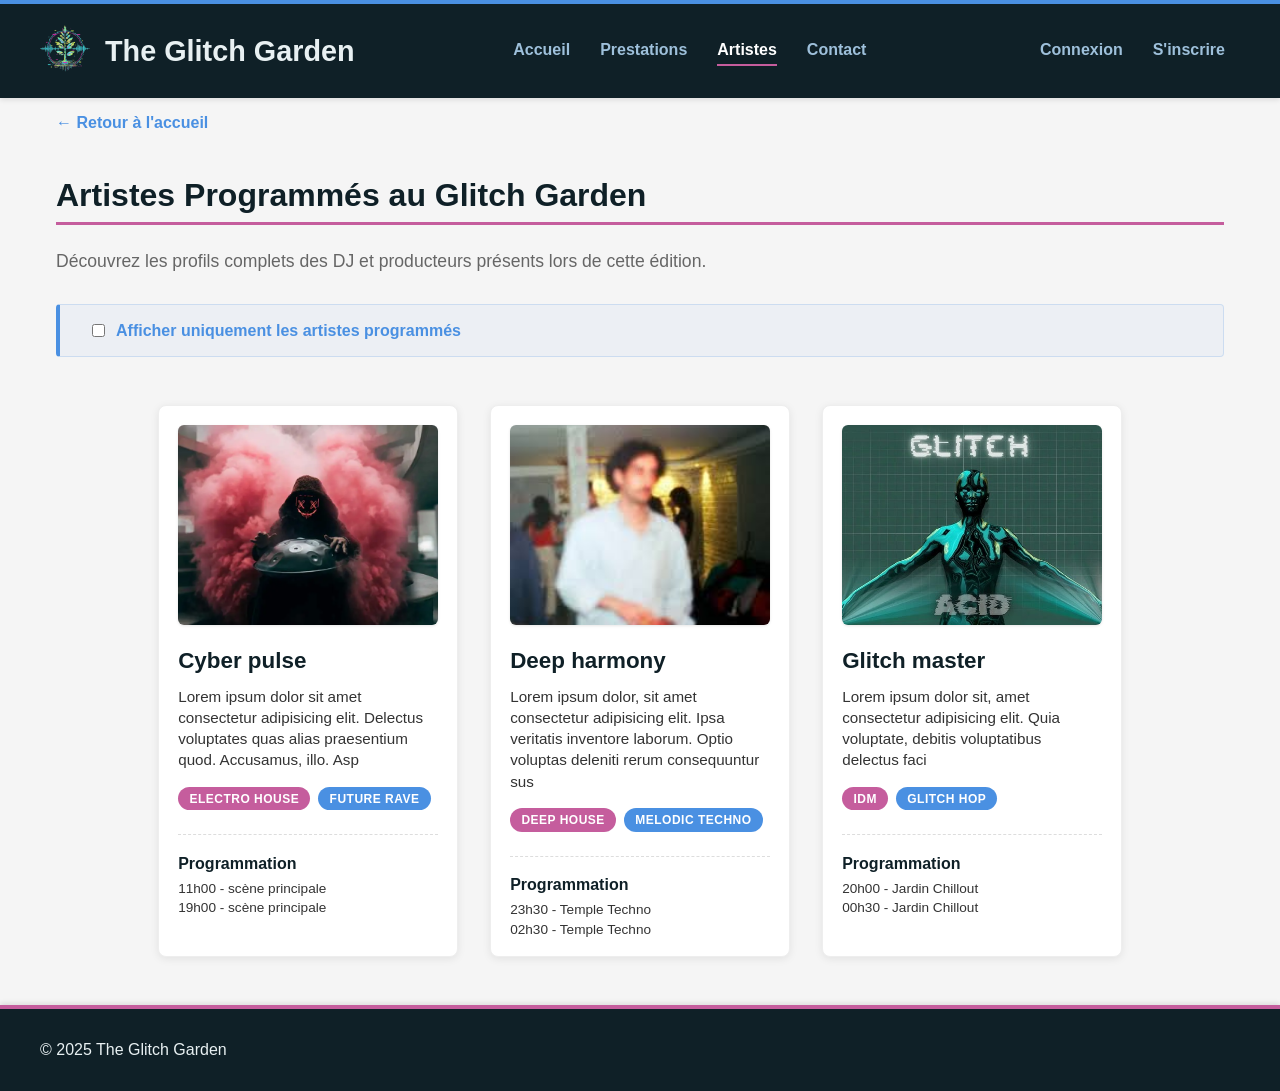
==== artistes.html @ aefd0ac0 "Refactor filter container and improve card layout styles Replaces the <fieldset> with a <div> for th" ====
<!DOCTYPE html>
<html lang="fr">
<head>
    <meta charset="UTF-8">
    <meta name="viewport" content="width=device-width, initial-scale=1.0">
    <link rel="icon" type="image/png" href="img/logo.png">
    <link rel="stylesheet" href="css/main.css">
    <link rel="stylesheet" href="css/artistes.css"> 
    <title>The Glitch Garden - Artistes</title>
</head>
<body>
    <header>
        <div class="centrage header-content">
            <a href="index.html"><img src="img/logo.png" alt="Logo The Glitch Garden"></a>
            <a id="site-title" href="index.html">The Glitch Garden</a>
            <nav>
                <ul class="main-nav">
                    <li><a href="index.html">Accueil</a></li>
                    <li><a href="prestations.html">Prestations</a></li>
                    <li><a href="artistes.html" id="current">Artistes</a></li>
                    <li><a href="contact.html">Contact</a></li>
                </ul>
                <ul>
                    <li><a href="connexion.html">Connexion</a></li>
                    <li><a href="inscription.html">S'inscrire</a></li>
                </ul>
            </nav>
        </div>
    </header>

    <main class="centrage">
        
        <a href="index.html" class="back-link">&larr; Retour à l'accueil</a>

        <h1 class="page-title">Artistes Programmés au Glitch Garden</h1>
        <p class="page-description">Découvrez les profils complets des DJ et producteurs présents lors de cette édition.</p>

        <div class="filter-container">
            <legend class="visually-hidden-flex">Options de filtrage</legend> 
            <input type="checkbox" id="filter-toggle" name="filter-programmed">
            <label for="filter-toggle" class="filter-label">Afficher uniquement les artistes programmés</label>
        </div>
        
        <section class="artistes-list">
            <a href="fiche-artiste.html" class="artiste-card-link">
                <article class="artiste-card">
                    <img src="img/artistes/cyber_pulse.jpg" alt="cyber_pulse Artiste">
                    <h2>Cyber pulse</h2>
                    <span class="artiste-description">
                        Lorem ipsum dolor sit amet consectetur adipisicing elit. Delectus voluptates quas alias praesentium quod. Accusamus, illo. Asp
                    </span>
                    <div class="styles-tags">
                        <span class="style-tag">Electro House</span>
                        <span class="style-tag">Future Rave</span>
                    </div>
                    
                    <h3>Programmation</h3>
                    <ul class="programmed-dates">
                        <li>11h00 - scène principale</li>
                        <li>19h00 - scène principale</li>
                    </ul>
                </article>
            </a>
            <a href="fiche-artiste.html" class="artiste-card-link">
                <article class="artiste-card">
                    <img src="img/artistes/deep_harmony.jpg" alt="deep_harmony Artiste">
                    <h2>Deep harmony</h2>
                    <span class="artiste-description">
                        Lorem ipsum dolor, sit amet consectetur adipisicing elit. Ipsa veritatis inventore laborum. Optio voluptas deleniti rerum consequuntur sus
                    </span>
                        <div class="styles-tags">
                        <span class="style-tag">Deep House</span>
                        <span class="style-tag">Melodic Techno</span>
                    </div>
                    
                    <h3>Programmation</h3>
                    <ul class="programmed-dates">
                        <li>23h30 - Temple Techno</li>
                        <li>02h30 - Temple Techno</li>
                    </ul>
                </article>
            </a>
            <a href="fiche-artiste.html" class="artiste-card-link">
                <article class="artiste-card">
                    <img src="img/artistes/glitch_master.jpg" alt="glitch_master Artiste">
                    <h2>Glitch master</h2>
                    <span class="artiste-description">
                       Lorem ipsum dolor sit, amet consectetur adipisicing elit. Quia voluptate, debitis voluptatibus delectus faci
                    </span>
                    <div class="styles-tags">
                        <span class="style-tag">IDM</span>
                        <span class="style-tag">Glitch Hop</span>
                    </div>
                    
                    <h3>Programmation</h3>
                    <ul class="programmed-dates">
                        <li>20h00 - Jardin Chillout</li>
                        <li>00h30 - Jardin Chillout</li>
                    </ul>
                </article>
            </a>
            </section>

    </main>

    <footer>
        <div class="centrage">
            <p>&copy; 2025 The Glitch Garden</p>
        </div>
    </footer>
</body>
</html>
---- css/main.css ----
*,
*::before,
*::after {
box-sizing: border-box;
}

body {
    background-color: #F5F5F5;
    color: #333333;
    font-family: Arial, sans-serif;
    font-size: 1rem;
    margin: 0;
    min-height: 100vh;
}

.centrage {
    max-width: 1200px;
    margin-left: auto;
    margin-right: auto;
}

header {
    background-color: #0F2027; 
    padding: 1rem;
    color: #E8F0F2;
    box-shadow: 0 2px 5px rgba(0, 0, 0, 0.1); 
    border-top: 4px solid #4A90E2;
}

footer {
    background-color: #0F2027; 
    padding: 1rem;
    color: #E8F0F2;
    border-top: 4px solid #C55D9D;
    box-shadow: 0 -2px 5px rgba(0, 0, 0, 0.1);
}
.header-content {
    display: flex;
    align-items: center;
    flex-wrap: wrap;
    justify-content: center;
}

header #site-title {
    font-size: 1.8rem;
    font-weight: bold;
    color: #E8F0F2;
    text-decoration: none;
}

header #site-title:hover {
  background-image: linear-gradient(90deg, #4A90E2, #C55D9D);
  background-clip: text; 
  -webkit-background-clip: text;
  -webkit-text-fill-color: transparent;
  transition: all 0.3s ease;
}

header img {
    height: 50px;
    margin-right: 15px;
}

img {
    -webkit-user-drag: none;
    user-select: none;
    -webkit-user-select: none;
}

header nav {
    flex-grow: 1;
    display: flex;
    flex-wrap: wrap;
    justify-content: center;
}

header nav ul {
    display: flex;
    flex-wrap: wrap;
    justify-content: space-around;
    list-style: none;
    padding: 0;
}

header .main-nav {
    margin-left: auto;
    margin-right: auto;
}

header nav ul li {
    margin: 0 15px;
}

header nav ul li a {
    color: #9EC0DB;
    text-decoration: none;
    font-weight: bold;
    border-bottom: 2px solid transparent;
    padding: 5px 0;
    display: inline-block;
}

header nav ul li a#current {
    color: #FFFFFF; 
    border-bottom: 2px solid #C55D9D;
}

header nav ul li a:hover {
    color: #FFFFFF; 
    border-bottom: 2px solid #4A90E2;
}

/* Construction message styling */
.construction-message {
    text-align: center;
}
---- css/artistes.css ----
main {
    display: flex; 
    flex-direction: column;
    padding: 1rem;
}

.back-link {
    margin-bottom: 1.5rem;
    text-decoration: none;
    color: #4A90E2;
    font-weight: bold;
    transition: color 0.2s;
}

.back-link:hover {
    color: #C55D9D;
}

.page-title {
    font-size: 2rem; 
    font-weight: bold;
    color: #0F2027;
    margin-bottom: 0.5rem;
    border-bottom: 3px solid #C55D9D;
    padding-bottom: 0.5rem;
}

.page-description {
    font-size: 1.1rem;
    color: #666666;
    margin-bottom: 2rem;
}

.filter-label {
    display: block; 
    font-weight: bold;
    cursor: pointer;
    color: #4A90E2;
}

.filter-container {
    border: 1px solid rgba(74, 144, 226, 0.2); 
    border-left: 4px solid #4A90E2; 
    border-radius: 4px;
    padding: 1rem;
    margin: 0 0 2rem 0;
    background-color: rgba(74, 144, 226, 0.05);
    
    display: flex;
    align-items: center;
    gap: 0.5rem;
}

.visually-hidden-flex { 
    height: 0.1px;
    width: 0.1px;
    overflow: hidden;
    opacity: 0;
    pointer-events: none;
}





.artistes-list {
    display: flex; 
    flex-wrap: wrap;
    padding-top: 1rem;
    padding-bottom: 2rem;
    gap: 2rem;
    justify-content: center; 
    
}

.artiste-card {
    background-color: #fff;
    border: 1px solid #EEEEEE;
    border-radius: 8px;
    padding: 1.2rem; 
    width: 300px; 
    box-shadow: 0 2px 8px rgba(0, 0, 0, 0.08);
    transition: transform 0.2s, box-shadow 0.2s;
    
}

.artiste-card:hover {
    transform: translateY(-5px);
    box-shadow: 0 8px 15px rgba(0, 0, 0, 0.15);
}

.artiste-card img {
    width: 100%;
    height: 200px;
    object-fit: cover;
    border-radius: 6px;
    margin-bottom: 0.7rem;
    box-shadow: 0 1px 3px rgba(0, 0, 0, 0.1);
}

.artiste-card h2 {
    margin: 0.5rem 0;
    font-size: 1.4rem;
    color: #0F2027;
}

.artiste-description {
    display: block;
    margin: 0.7rem 0 1rem 0;
    font-size: 0.95rem;
    color: #333333;
    line-height: 1.4;
    min-height: 55px;
}

.artiste-card-link {
    display: flex;
    text-decoration: none;
}

.styles-tags {
    display: flex;
    flex-wrap: wrap; 
    margin-top: 0.5rem;
    gap: 0.5rem;
}

.style-tag {
    padding: 0.3rem 0.7rem;
    border-radius: 15px;
    font-size: 0.75rem;
    font-weight: 700;
    text-transform: uppercase;
    letter-spacing: 0.5px;
    white-space: nowrap;
}

.style-tag:first-child {
    background-color: #C55D9D;
    color: #fff;
}

.style-tag:not(:first-child) {
    background-color: #4A90E2; 
    color: #fff;
}






.artiste-card h3 {
    font-size: 1rem;
    margin: 1.5rem 0 0.5rem 0;
    color: #0F2027;
    font-weight: bold;
    border-top: 1px dashed #ddd;
    padding-top: 1.2rem;
}

.programmed-dates {
    display: flex;
    flex-direction: column;
    margin: 0;
    padding: 0;
    list-style: none;
    gap: 0.3rem;
}

.programmed-dates li {
    font-size: 0.85rem;
    color: #333333;
}
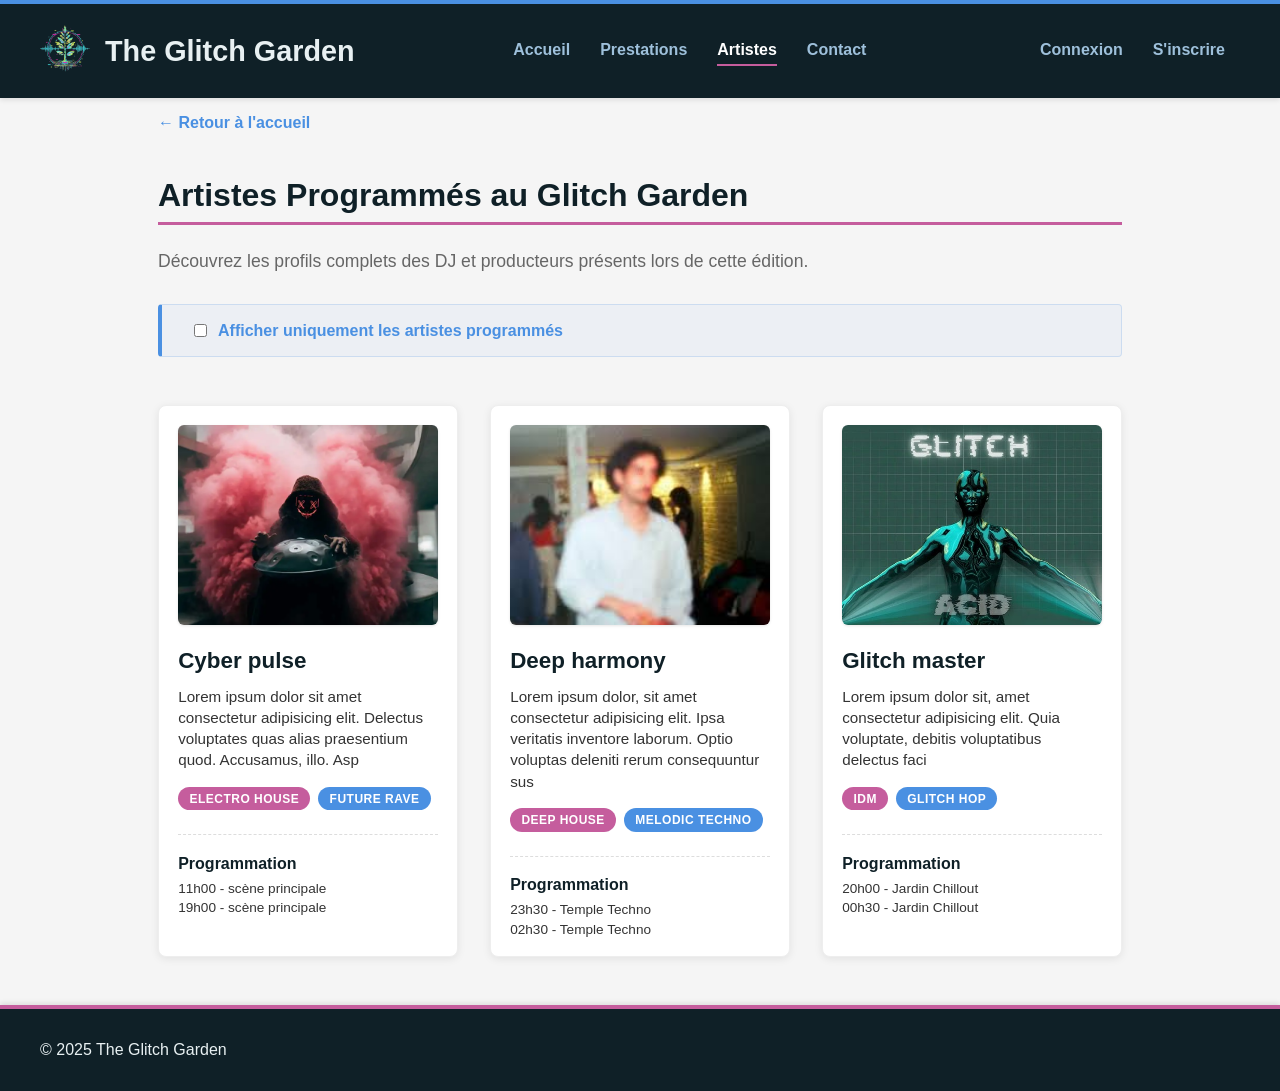
==== commit f725a40b: "Consolidate CSS into single style.css Remove multiple page-specific CSS files and introduce a unifie" ====
--- a/artistes.html
+++ b/artistes.html
@@ -4,8 +4,7 @@
     <meta charset="UTF-8">
     <meta name="viewport" content="width=device-width, initial-scale=1.0">
     <link rel="icon" type="image/png" href="img/logo.png">
-    <link rel="stylesheet" href="css/main.css">
-    <link rel="stylesheet" href="css/artistes.css"> 
+    <link rel="stylesheet" href="css/style.css">
     <title>The Glitch Garden - Artistes</title>
 </head>
 <body>
--- a/css/style.css
+++ b/css/style.css
@@ -0,0 +1,1145 @@
+/*=================
+    Variables CSS
+=================*/
+:root {
+    --color-primary: #4A90E2;
+    --color-accent: #C55D9D;
+    --color-dark: #0F2027;
+    --color-light: #E8F0F2;
+    --color-text: #333333;
+    --color-text-light: #666666;
+    --color-background: #F5F5F5;
+    --color-white: #FFFFFF;
+    --color-border: #EEEEEE;
+    --color-border-light: rgba(74, 144, 226, 0.2);
+    --color-bg-light: rgba(74, 144, 226, 0.05);
+}
+
+/*=================
+    Réinitialisation et base
+=================*/
+*,
+*::before,
+*::after {
+box-sizing: border-box;
+}
+
+
+body {
+    background-color: var(--color-background);
+    color: var(--color-text);
+    font-family: Arial, sans-serif;
+    font-size: 1rem;
+    margin: 0;
+    min-height: 100vh;
+    display: flex;
+    flex-direction: column;
+}
+
+img {
+    -webkit-user-drag: none;
+    user-select: none;
+    -webkit-user-select: none;
+}
+
+/*=================
+    Conteneur de centrage
+=================*/
+.centrage {
+    max-width: 1200px;
+    margin-left: auto;
+    margin-right: auto;
+}
+
+/*=================
+    Header et Navigation
+=================*/
+header {
+    background-color: var(--color-dark);
+    padding: 1rem;
+    color: var(--color-light);
+    box-shadow: 0 2px 5px rgba(0, 0, 0, 0.1);
+    border-top: 4px solid var(--color-primary);
+}
+
+.header-content {
+    display: flex;
+    align-items: center;
+    flex-wrap: wrap;
+    justify-content: center;
+}
+
+header #site-title {
+    font-size: 1.8rem;
+    font-weight: bold;
+    color: var(--color-light);
+    text-decoration: none;
+}
+
+header #site-title:hover {
+    background-image: linear-gradient(90deg, var(--color-primary), var(--color-accent));
+    background-clip: text;
+    -webkit-background-clip: text;
+    -webkit-text-fill-color: transparent;
+    transition: all 0.3s ease;
+}
+
+header img {
+    height: 50px;
+    margin-right: 15px;
+}
+
+header nav {
+    flex-grow: 1;
+    display: flex;
+    flex-wrap: wrap;
+    justify-content: center;
+}
+
+header nav ul {
+    display: flex;
+    flex-wrap: wrap;
+    justify-content: space-around;
+    list-style: none;
+    padding: 0;
+}
+
+header .main-nav {
+    margin-left: auto;
+    margin-right: auto;
+}
+
+header nav ul li {
+    margin: 0 15px;
+}
+
+header nav ul li a {
+    color: #9EC0DB;
+    text-decoration: none;
+    font-weight: bold;
+    border-bottom: 2px solid transparent;
+    padding: 5px 0;
+    display: inline-block;
+    transition: color 0.3s, border-color 0.3s;
+}
+
+header nav ul li a#current {
+    color: #FFFFFF;
+    border-bottom: 2px solid var(--color-accent);
+}
+
+header nav ul li a:hover {
+    color: #FFFFFF;
+    border-bottom: 2px solid var(--color-primary);
+}
+
+/*=================
+    Footer
+=================*/
+footer {
+    background-color: var(--color-dark);
+    padding: 1rem;
+    color: var(--color-light);
+    border-top: 4px solid var(--color-accent);
+    box-shadow: 0 -2px 5px rgba(0, 0, 0, 0.1);
+}
+
+/*=================
+    Main et layouts
+=================*/
+main {
+    display: flex;
+    flex-direction: column;
+    padding: 1rem;
+    flex: 1;
+}
+
+main.centrage {
+    display: flex;
+    flex-direction: column;
+    padding: 1rem;
+}
+
+/*=================
+    Titres et descriptions
+=================*/
+.page-title {
+    font-size: 2rem;
+    font-weight: bold;
+    color: var(--color-dark);
+    margin-bottom: 0.5rem;
+    border-bottom: 3px solid var(--color-accent);
+    padding-bottom: 0.5rem;
+}
+
+.page-title.large {
+    font-size: 2.5rem;
+    margin: 0px;
+    border-bottom: 4px solid var(--color-primary);
+}
+
+.page-description {
+    font-size: 1.1rem;
+    color: var(--color-text-light);
+    margin-bottom: 2rem;
+}
+
+.section-title {
+    font-size: 2rem;
+    font-weight: bold;
+    color: var(--color-dark);
+    margin-bottom: 0.5rem;
+    border-bottom: 3px solid var(--color-accent);
+    padding-bottom: 0.5rem;
+}
+
+.section-description {
+    font-size: 1.1rem;
+    color: var(--color-text-light);
+    margin-bottom: 2rem;
+}
+
+/*=================
+    Liens et texte
+=================*/
+.back-link {
+    margin-bottom: 1.5rem;
+    text-decoration: none;
+    color: var(--color-primary);
+    font-weight: bold;
+    transition: color 0.2s;
+}
+
+.back-link:hover {
+    color: var(--color-accent);
+}
+
+.construction-message {
+    text-align: center;
+}
+
+.artiste-name {
+    color: var(--color-primary);
+    font-weight: bold;
+    text-decoration: none;
+    transition: color 0.2s;
+}
+
+.artiste-name:hover {
+    color: var(--color-accent);
+}
+
+.info-text {
+    font-size: 0.95rem;
+    color: var(--color-text-light);
+    font-style: italic;
+    margin-top: 1.5rem;
+}
+
+.info-note {
+    font-size: 0.9rem;
+    color: #999999;
+    margin-top: 0.5rem;
+    padding: 0.5rem;
+    border-left: 3px solid var(--color-primary);
+    padding-left: 1rem;
+}
+
+.form-note {
+    font-size: 0.85rem;
+    color: var(--color-text-light);
+    font-style: italic;
+    margin: 0;
+}
+
+/*=================
+    Filtres et formulaires
+=================*/
+.filter-label {
+    display: block;
+    font-weight: bold;
+    cursor: pointer;
+    color: var(--color-primary);
+}
+
+.filter-container {
+    border: 1px solid var(--color-border-light);
+    border-left: 4px solid var(--color-primary);
+    border-radius: 4px;
+    padding: 1rem;
+    margin: 0 0 2rem 0;
+    background-color: var(--color-bg-light);
+    display: flex;
+    align-items: center;
+    gap: 0.5rem;
+}
+
+.visually-hidden-flex {
+    height: 0.1px;
+    width: 0.1px;
+    overflow: hidden;
+    opacity: 0;
+    pointer-events: none;
+}
+
+.filter-form {
+    display: flex;
+    flex-wrap: wrap;
+    gap: 1.5rem;
+    align-items: flex-end;
+}
+
+.filter-group {
+    display: flex;
+    flex-direction: column;
+    gap: 0.5rem;
+    flex: 1;
+    min-width: 150px;
+}
+
+.filter-group label {
+    font-weight: bold;
+    color: var(--color-primary);
+    font-size: 0.9rem;
+}
+
+.filter-group input,
+.filter-group select {
+    padding: 0.6rem;
+    border: 1px solid #ddd;
+    border-radius: 4px;
+}
+
+.filter-checkbox-group {
+    display: flex;
+    align-items: center;
+    gap: 0.5rem;
+    padding-bottom: 0.7rem;
+}
+
+.btn-filter {
+    background-color: var(--color-primary);
+    color: white;
+    border: none;
+    padding: 0.7rem 1.5rem;
+    border-radius: 4px;
+    font-weight: bold;
+    cursor: pointer;
+    transition: background-color 0.2s;
+}
+
+.btn-filter:hover {
+    background-color: var(--color-accent);
+}
+
+/*=================
+    Formulaires (connexion, inscription, contact)
+=================*/
+.login-section,
+.register-section,
+.contact-container {
+    background-color: var(--color-white);
+    border-radius: 8px;
+    box-shadow: 0 10px 20px rgba(0, 0, 0, 0.08), 0 3px 6px rgba(0, 0, 0, 0.05);
+}
+
+.login-section {
+    display: flex;
+    flex-direction: column;
+    max-width: 400px;
+    margin: 1.5rem auto;
+    padding: 30px;
+    border: none;
+}
+
+.login-section h2 {
+    text-align: center;
+    margin-bottom: 25px;
+    color: var(--color-dark);
+    border-bottom: 2px solid var(--color-primary);
+    padding-bottom: 10px;
+}
+
+.register-section {
+    display: flex;
+    flex-direction: column;
+    width: 90%;
+    max-width: 600px;
+    margin: 1.5rem auto;
+    padding: 30px;
+    border: none;
+}
+
+.register-section h2 {
+    text-align: center;
+    margin-bottom: 25px;
+    color: var(--color-dark);
+    border-bottom: 2px solid var(--color-accent);
+    padding-bottom: 10px;
+}
+
+.login-form,
+.register-form,
+.contact-form {
+    display: flex;
+    flex-direction: column;
+}
+
+.login-form label,
+.register-form label,
+.form-group label {
+    margin-bottom: 8px;
+    font-weight: bold;
+    color: var(--color-text);
+}
+
+.login-form input,
+.register-form input,
+.register-form textarea,
+.form-group input,
+.form-group textarea {
+    padding: 12px;
+    border: 1px solid #DDDDDD;
+    border-radius: 5px;
+    font-size: 1rem;
+    transition: border-color 0.3s, box-shadow 0.3s;
+}
+
+.form-group input,
+.form-group textarea {
+    padding: 0.8rem;
+    border-radius: 4px;
+}
+
+.login-form input,
+.register-form input {
+    margin-bottom: 20px;
+}
+
+.register-form textarea {
+    margin-bottom: 20px;
+    resize: vertical;
+    min-height: 100px;
+}
+
+.form-group textarea {
+    resize: vertical;
+    min-height: 100px;
+}
+
+.password-container {
+    display: flex;
+    align-items: center;
+    gap: 0.5rem;
+    margin-bottom: 20px;
+}
+
+.password-container input {
+    flex: 1;
+    width: 100%;
+    padding: 12px;
+    margin-bottom: 0;
+    box-sizing: border-box;
+}
+
+.login-form input:focus,
+.register-form input:focus,
+.register-form textarea:focus,
+.form-group input:focus,
+.form-group textarea:focus {
+    border-color: var(--color-primary);
+    outline: none;
+    box-shadow: 0 0 0 3px rgba(74, 144, 226, 0.2);
+}
+
+.form-row {
+    display: flex;
+    gap: 1.5rem;
+    flex-wrap: wrap;
+}
+
+.form-group {
+    display: flex;
+    flex-direction: column;
+    gap: 0.5rem;
+    flex: 1;
+    min-width: 250px;
+}
+
+.form-group label {
+    font-weight: bold;
+    color: var(--color-primary);
+    font-size: 0.95rem;
+}
+
+.form-group input:focus,
+.form-group textarea:focus {
+    border-color: var(--color-accent);
+    box-shadow: 0 0 5px rgba(197, 93, 157, 0.2);
+}
+
+.form-links {
+    display: flex;
+    flex-direction: row;
+    flex-wrap: wrap;
+    justify-content: space-between;
+    margin-top: 20px;
+}
+
+.login-form #forgot-password,
+.login-form #create-account,
+.register-form #already-registered {
+    font-size: 0.9rem;
+    text-decoration: none;
+    align-self: flex-start;
+    transition: color 0.3s;
+}
+
+.login-form #forgot-password,
+.login-form #create-account {
+    color: var(--color-accent);
+}
+
+.login-form #forgot-password:hover,
+.login-form #create-account:hover {
+    color: var(--color-primary);
+    text-decoration: underline;
+}
+
+.register-form #already-registered {
+    color: var(--color-primary);
+}
+
+.register-form #already-registered:hover {
+    color: var(--color-accent);
+    text-decoration: underline;
+}
+
+.login-form button,
+.register-form button {
+    padding: 12px;
+    background-color: var(--color-dark);
+    color: white;
+    border: none;
+    border-radius: 5px;
+    font-size: 1.1rem;
+    font-weight: bold;
+    cursor: pointer;
+    transition: background-color 0.3s, transform 0.1s;
+}
+
+.login-form button:hover {
+    background-color: var(--color-primary);
+}
+
+.register-form button:hover {
+    background-color: var(--color-accent);
+}
+
+.login-form button:active,
+.register-form button:active {
+    transform: translateY(1px);
+}
+
+.contact-container {
+    padding: 2rem;
+    max-width: 800px;
+    margin: 0 auto 3rem auto;
+    box-shadow: 0 4px 12px rgba(0, 0, 0, 0.05);
+}
+
+.contact-form {
+    gap: 1.5rem;
+}
+
+.btn-submit {
+    background-color: var(--color-primary);
+    color: white;
+    border: none;
+    padding: 1rem 2rem;
+    border-radius: 4px;
+    font-weight: bold;
+    font-size: 1.1rem;
+    cursor: pointer;
+    align-self: flex-start;
+    transition: background-color 0.2s, transform 0.1s;
+}
+
+.btn-submit:hover {
+    background-color: var(--color-accent);
+}
+
+.btn-submit:active {
+    transform: scale(0.98);
+}
+
+/*=================
+    Cartes artistes
+=================*/
+.artistes-list {
+    display: flex;
+    flex-wrap: wrap;
+    padding-top: 1rem;
+    padding-bottom: 2rem;
+    gap: 2rem;
+    justify-content: center;
+}
+
+.artiste-card {
+    background-color: var(--color-white);
+    border: 1px solid var(--color-border);
+    border-radius: 8px;
+    padding: 1.2rem;
+    width: 300px;
+    box-shadow: 0 2px 8px rgba(0, 0, 0, 0.08);
+    transition: transform 0.2s, box-shadow 0.2s;
+}
+
+.artiste-card:hover {
+    transform: translateY(-5px);
+    box-shadow: 0 8px 15px rgba(0, 0, 0, 0.15);
+}
+
+.artiste-card img {
+    width: 100%;
+    height: 200px;
+    object-fit: cover;
+    border-radius: 6px;
+    margin-bottom: 0.7rem;
+    box-shadow: 0 1px 3px rgba(0, 0, 0, 0.1);
+}
+
+.artiste-card h2 {
+    margin: 0.5rem 0;
+    font-size: 1.4rem;
+    color: var(--color-dark);
+}
+
+.artiste-card h3 {
+    font-size: 1rem;
+    margin: 1.5rem 0 0.5rem 0;
+    color: var(--color-dark);
+    font-weight: bold;
+    border-top: 1px dashed #ddd;
+    padding-top: 1.2rem;
+}
+
+.artiste-description {
+    display: block;
+    margin: 0.7rem 0 1rem 0;
+    font-size: 0.95rem;
+    color: var(--color-text);
+    line-height: 1.4;
+    min-height: 55px;
+}
+
+.artiste-card-link {
+    display: flex;
+    text-decoration: none;
+}
+
+.styles-tags {
+    display: flex;
+    flex-wrap: wrap;
+    margin-top: 0.5rem;
+    gap: 0.5rem;
+}
+
+.style-tag {
+    padding: 0.3rem 0.7rem;
+    border-radius: 15px;
+    font-size: 0.75rem;
+    font-weight: 700;
+    text-transform: uppercase;
+    letter-spacing: 0.5px;
+    white-space: nowrap;
+}
+
+.style-tag:first-child {
+    background-color: var(--color-accent);
+    color: #fff;
+}
+
+.style-tag:not(:first-child) {
+    background-color: var(--color-primary);
+    color: #fff;
+}
+
+.programmed-dates {
+    display: flex;
+    flex-direction: column;
+    margin: 0;
+    padding: 0;
+    list-style: none;
+    gap: 0.3rem;
+}
+
+.programmed-dates li {
+    font-size: 0.85rem;
+    color: var(--color-text);
+}
+
+/*=================
+    Page artiste - profil et bio
+=================*/
+.artist-profile-header {
+    display: flex;
+    flex-direction: row;
+    gap: 2.5rem;
+    align-items: flex-start;
+    padding-bottom: 1.5rem;
+    border-bottom: 1px dashed #ddd;
+}
+
+.artist-photo {
+    width: 150px;
+    height: 150px;
+    border-radius: 50%;
+    border: 4px solid var(--color-accent);
+    box-shadow: 0 4px 12px rgba(0, 0, 0, 0.2);
+    object-fit: cover;
+}
+
+.artist-presentation {
+    display: flex;
+    flex-direction: column;
+    justify-content: center;
+}
+
+.artist-real-name {
+    font-style: italic;
+    color: var(--color-text-light);
+    margin-top: 0;
+    margin-bottom: 1rem;
+}
+
+.artist-presentation h3 {
+    font-size: 1.1rem;
+    margin: 0 0 0.5rem 0;
+    color: var(--color-dark);
+}
+
+.artist-bio-section {
+    border: 1px solid var(--color-border-light);
+    border-left: 5px solid var(--color-primary);
+    padding: 1.5rem;
+    border-radius: 6px;
+    background-color: rgba(74, 144, 226, 0.03);
+}
+
+.artist-bio-section h2 {
+    font-size: 1.5rem;
+    margin-top: 0;
+    color: var(--color-dark);
+}
+
+.artist-bio {
+    margin-bottom: 1rem;
+    line-height: 1.6;
+}
+
+/*=================
+    Programmation et fiches
+=================*/
+.artiste-programmation h2 {
+    font-size: 1.5rem;
+    margin-bottom: 1rem;
+    color: var(--color-dark);
+}
+
+.programmation-list {
+    display: flex;
+    flex-wrap: wrap;
+    gap: 1.5rem;
+}
+
+.programmation-detail-card {
+    display: flex;
+    flex-direction: column;
+    background-color: var(--color-white);
+    border: 1px solid var(--color-border);
+    border-radius: 8px;
+    padding: 0;
+    width: 270px;
+    box-shadow: 0 2px 8px rgba(0, 0, 0, 0.08);
+    transition: transform 0.2s, box-shadow 0.2s, border-color 0.2s;
+    overflow: hidden;
+}
+
+.programmation-detail-card:hover {
+    transform: translateY(-3px);
+    box-shadow: 0 6px 12px rgba(0, 0, 0, 0.12);
+    border-color: var(--color-accent);
+}
+
+.programmation-img {
+    width: 100%;
+    height: 150px;
+    object-fit: cover;
+    margin-bottom: 1rem;
+}
+
+.programmation-detail-card h4 {
+    font-size: 1.2rem;
+    color: var(--color-accent);
+    margin: 0 1rem 0.8rem 1rem;
+    border-bottom: 2px solid var(--color-border);
+    padding-bottom: 0.5rem;
+}
+
+.detail-info {
+    display: flex;
+    flex-direction: column;
+    gap: 0.5rem;
+    font-size: 0.95rem;
+    padding: 0 1rem 1rem 1rem;
+}
+
+.detail-info span {
+    font-weight: 600;
+}
+
+.prestation-card-link {
+    text-decoration: none;
+}
+
+/*=================
+    Fiche détail prestation
+=================*/
+.fiche-grid {
+    display: flex;
+    gap: 2rem;
+    align-items: flex-start;
+    margin-top: 1rem;
+    background: var(--color-white);
+    border: 1px solid #EEE;
+    border-radius: 8px;
+    padding: 1rem;
+    box-shadow: 0 4px 18px rgba(0, 0, 0, 0.04);
+    overflow: hidden;
+}
+
+.fiche-image {
+    flex: 0 0 45%;
+    max-width: 45%;
+    border-radius: 6px;
+    overflow: hidden;
+}
+
+.fiche-image img {
+    width: 100%;
+    height: 100%;
+    object-fit: cover;
+    display: block;
+}
+
+.fiche-details {
+    flex: 1;
+    min-width: 200px;
+    color: #222;
+}
+
+.categorie-badge {
+    display: inline-block;
+    background: linear-gradient(90deg, rgba(74, 144, 226, 0.08), rgba(197, 93, 157, 0.04));
+    border-left: 4px solid var(--color-primary);
+    padding: 0.5rem 0.8rem;
+    border-radius: 4px;
+    margin-bottom: 0.9rem;
+    font-weight: bold;
+    color: var(--color-dark);
+}
+
+.categorie-badge .categorie {
+    font-weight: 600;
+    color: var(--color-primary);
+    margin-left: 0.4rem;
+}
+
+.description {
+    line-height: 1.6;
+    margin: 0.8rem 0 1.2rem 0;
+    color: var(--color-text);
+}
+
+.badge-programmation {
+    margin-top: 1rem;
+    padding: 0.9rem;
+    border-top: 1px dashed #e6e6e6;
+    background: linear-gradient(90deg, rgba(250, 250, 250, 0.5), rgba(245, 245, 245, 0.5));
+    border-radius: 4px;
+    display: inline-block;
+    font-size: 0.9rem;
+    color: var(--color-text);
+}
+
+.badge-programmation .heure {
+    font-weight: 700;
+    color: var(--color-accent);
+    margin-bottom: 0.2rem;
+}
+
+.badge-programmation .scene {
+    font-style: italic;
+    color: var(--color-text-light);
+}
+
+/*=================
+    Galerie prestations
+=================*/
+.prestations-gallery {
+    display: flex;
+    flex-wrap: wrap;
+    gap: 2rem;
+    justify-content: center;
+    padding-bottom: 3rem;
+}
+
+.vignette {
+    text-decoration: none;
+    color: inherit;
+    background-color: var(--color-white);
+    border: 1px solid var(--color-border);
+    border-radius: 8px;
+    width: 320px;
+    box-shadow: 0 2px 8px rgba(0, 0, 0, 0.08);
+    transition: transform 0.2s, box-shadow 0.2s;
+    overflow: hidden;
+}
+
+.vignette:hover {
+    transform: translateY(-5px);
+    box-shadow: 0 8px 15px rgba(0, 0, 0, 0.15);
+}
+
+.vignette-image img {
+    width: 100%;
+    height: 180px;
+    object-fit: cover;
+}
+
+.vignette-content {
+    padding: 1.2rem;
+}
+
+.vignette-content h3 {
+    margin: 0 0 0.5rem 0;
+    font-size: 1.3rem;
+    color: var(--color-dark);
+}
+
+/*=================
+    Page accueil / index
+=================*/
+.hero-section {
+    padding: 3rem 1.5rem;
+    margin: 2rem 0;
+    background: linear-gradient(135deg, rgba(74, 144, 226, 0.05) 0%, rgba(197, 93, 157, 0.05) 100%);
+    border-left: 4px solid var(--color-primary);
+    border-radius: 8px;
+}
+
+.hero-title {
+    font-size: 2.5rem;
+    font-weight: bold;
+    color: var(--color-dark);
+    margin-top: 0;
+    margin-bottom: 1.5rem;
+    background: linear-gradient(90deg, var(--color-primary), var(--color-accent));
+    background-clip: text;
+    -webkit-background-clip: text;
+    -webkit-text-fill-color: transparent;
+}
+
+.hero-text {
+    font-size: 1.1rem;
+    line-height: 1.8;
+    color: var(--color-text);
+    margin: 0;
+}
+
+/*=================
+    Tableau programme
+=================*/
+.program-table {
+    width: 100%;
+    border-collapse: collapse;
+    margin: 1.5rem 0;
+    background-color: var(--color-white);
+    box-shadow: 0 2px 8px rgba(0, 0, 0, 0.08);
+    border-radius: 8px;
+    overflow: hidden;
+    table-layout: fixed;
+}
+
+.program-table caption {
+    padding: 1rem 0;
+    text-align: left;
+    font-weight: bold;
+    color: var(--color-dark);
+    background-color: var(--color-background);
+}
+
+.program-table thead {
+    background: linear-gradient(90deg, var(--color-primary), var(--color-accent));
+    color: #FFFFFF;
+}
+
+.program-table thead th {
+    padding: 1rem;
+    text-align: left;
+    font-weight: bold;
+}
+
+.program-table tbody tr {
+    border-bottom: 1px solid var(--color-border);
+    transition: background-color 0.3s ease;
+}
+
+.program-table tbody tr:hover {
+    background-color: rgba(74, 144, 226, 0.05);
+}
+
+.program-table tbody td {
+    padding: 1rem;
+    color: var(--color-text);
+}
+
+.program-table tbody a {
+    color: var(--color-primary);
+    text-decoration: none;
+    font-weight: 600;
+    border-bottom: 2px solid transparent;
+    transition: all 0.3s ease;
+}
+
+.program-table tbody a:hover {
+    color: var(--color-accent);
+    border-bottom: 2px solid var(--color-accent);
+}
+
+/*=================
+    Responsive - Tablette
+=================*/
+@media (max-width: 900px) {
+    .fiche-grid {
+        flex-direction: column;
+    }
+
+    .fiche-image {
+        max-width: 100%;
+        flex: 0 0 auto;
+        height: 260px;
+    }
+
+    .fiche-image img {
+        height: 100%;
+        object-fit: cover;
+    }
+}
+
+@media (max-width: 768px) {
+    .hero-title {
+        font-size: 2rem;
+    }
+
+    .hero-text {
+        font-size: 1rem;
+    }
+
+    .section-title {
+        font-size: 1.5rem;
+    }
+
+    .section-description {
+        font-size: 1rem;
+    }
+
+    .program-table {
+        font-size: 0.95rem;
+    }
+
+    .program-table thead th,
+    .program-table tbody td {
+        padding: 0.75rem;
+    }
+
+    .page-title {
+        font-size: 1.5rem;
+    }
+
+    .page-title.large {
+        font-size: 2rem;
+    }
+}
+
+/*=================
+    Responsive - Mobile
+=================*/
+@media (max-width: 600px) {
+    .register-section {
+        padding: 20px;
+    }
+
+    .btn-submit {
+        width: 100%;
+    }
+
+    .form-row {
+        flex-direction: column;
+    }
+
+    .form-group {
+        min-width: auto;
+    }
+
+    .artist-profile-header {
+        flex-direction: column;
+        align-items: center;
+        text-align: center;
+    }
+
+    .artist-photo {
+        width: 120px;
+        height: 120px;
+    }
+}
+
+@media (max-width: 480px) {
+    .hero-title {
+        font-size: 1.5rem;
+    }
+
+    .section-title {
+        font-size: 1.25rem;
+    }
+
+    .program-table {
+        font-size: 0.85rem;
+    }
+
+    .program-table thead th,
+    .program-table tbody td {
+        padding: 0.5rem;
+    }
+
+    .program-table caption {
+        font-size: 0.9rem;
+    }
+
+    .page-title {
+        font-size: 1.25rem;
+    }
+
+    .artistes-list,
+    .prestations-gallery {
+        gap: 1rem;
+    }
+
+    .artiste-card,
+    .vignette {
+        width: 100%;
+        max-width: 250px;
+    }
+}
+
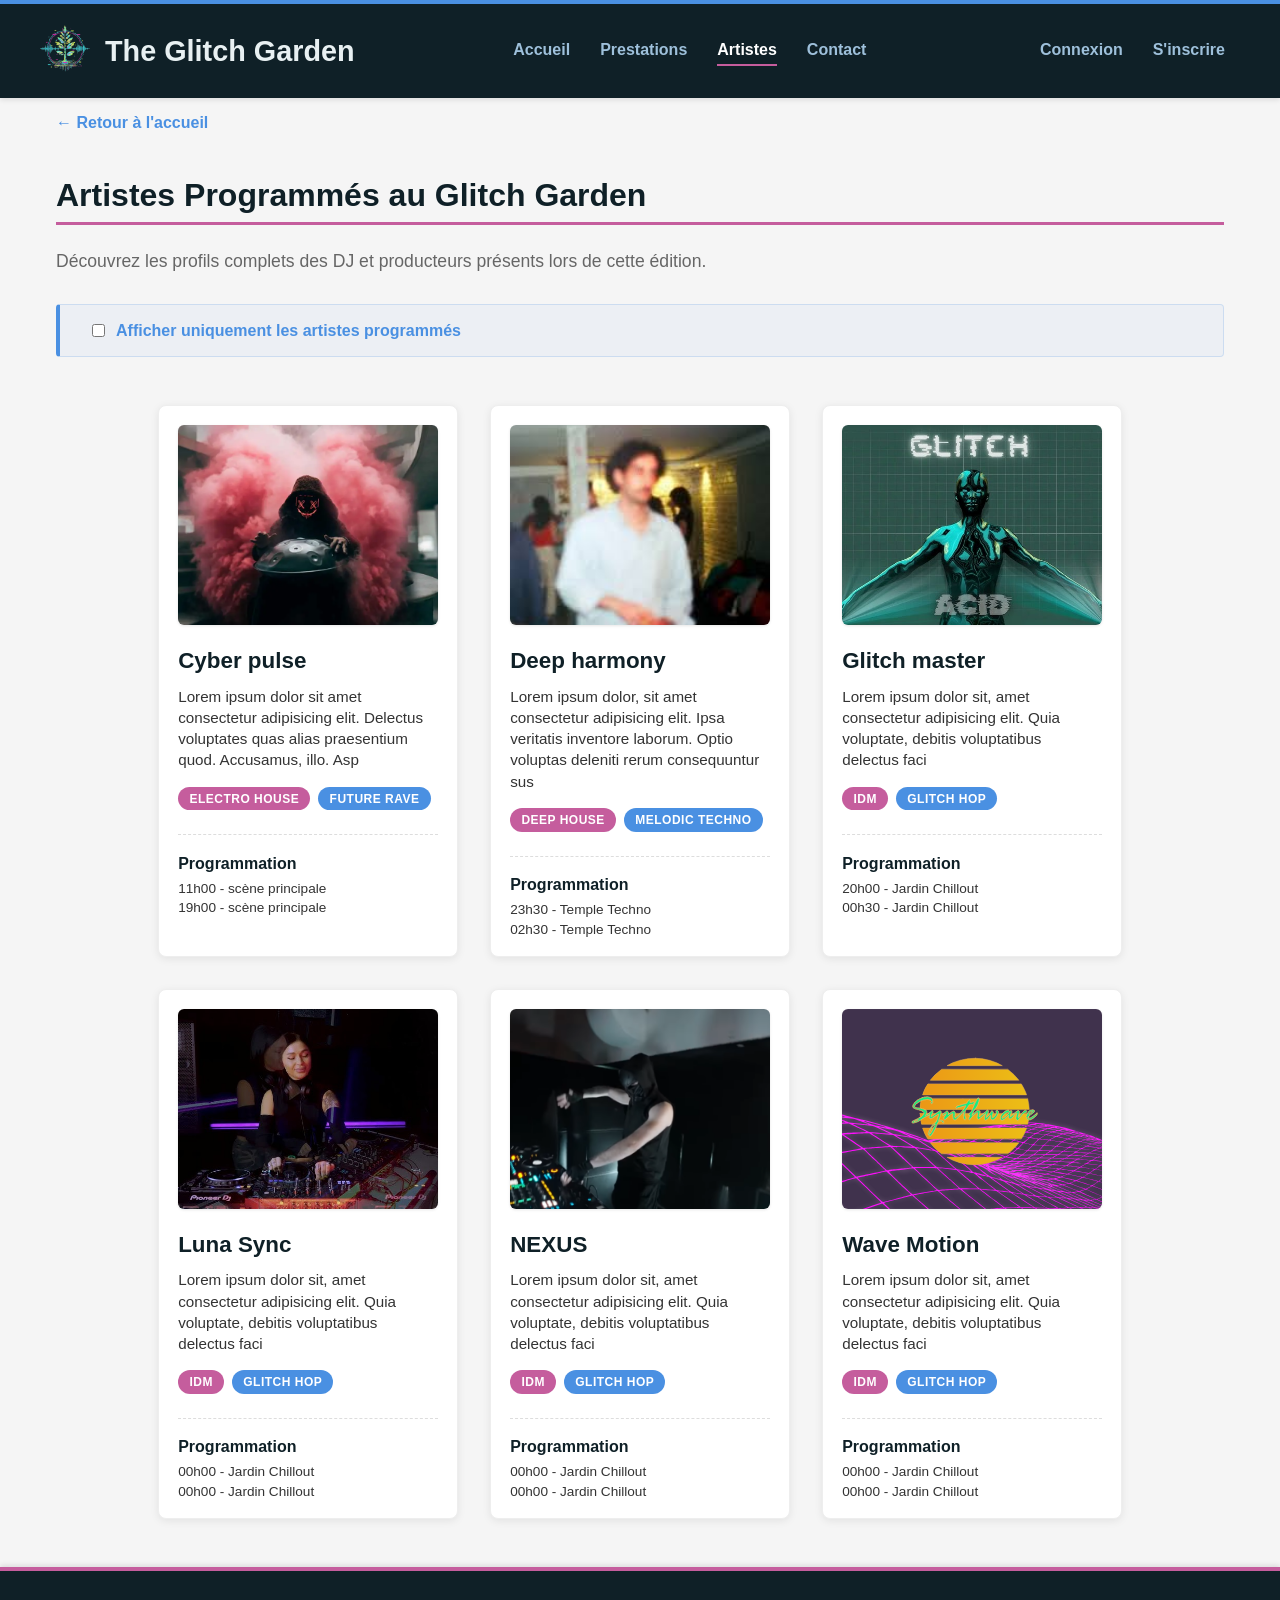
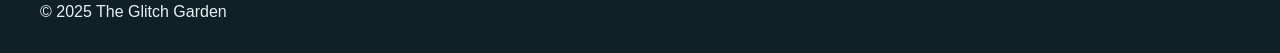
==== commit d218a392: "Update artistes.html" ====
--- a/artistes.html
+++ b/artistes.html
@@ -1,5 +1,6 @@
 <!DOCTYPE html>
 <html lang="fr">
+
 <head>
     <meta charset="UTF-8">
     <meta name="viewport" content="width=device-width, initial-scale=1.0">
@@ -7,6 +8,7 @@
     <link rel="stylesheet" href="css/style.css">
     <title>The Glitch Garden - Artistes</title>
 </head>
+
 <body>
     <header>
         <div class="centrage header-content">
@@ -28,31 +30,33 @@
     </header>
 
     <main class="centrage">
-        
+
         <a href="index.html" class="back-link">&larr; Retour à l'accueil</a>
 
         <h1 class="page-title">Artistes Programmés au Glitch Garden</h1>
-        <p class="page-description">Découvrez les profils complets des DJ et producteurs présents lors de cette édition.</p>
+        <p class="page-description">Découvrez les profils complets des DJ et producteurs présents lors de cette édition.
+        </p>
 
         <div class="filter-container">
-            <legend class="visually-hidden-flex">Options de filtrage</legend> 
+            <legend class="visually-hidden-flex">Options de filtrage</legend>
             <input type="checkbox" id="filter-toggle" name="filter-programmed">
             <label for="filter-toggle" class="filter-label">Afficher uniquement les artistes programmés</label>
         </div>
-        
+
         <section class="artistes-list">
             <a href="fiche-artiste.html" class="artiste-card-link">
                 <article class="artiste-card">
                     <img src="img/artistes/cyber_pulse.jpg" alt="cyber_pulse Artiste">
                     <h2>Cyber pulse</h2>
                     <span class="artiste-description">
-                        Lorem ipsum dolor sit amet consectetur adipisicing elit. Delectus voluptates quas alias praesentium quod. Accusamus, illo. Asp
+                        Lorem ipsum dolor sit amet consectetur adipisicing elit. Delectus voluptates quas alias
+                        praesentium quod. Accusamus, illo. Asp
                     </span>
                     <div class="styles-tags">
                         <span class="style-tag">Electro House</span>
                         <span class="style-tag">Future Rave</span>
                     </div>
-                    
+
                     <h3>Programmation</h3>
                     <ul class="programmed-dates">
                         <li>11h00 - scène principale</li>
@@ -65,13 +69,14 @@
                     <img src="img/artistes/deep_harmony.jpg" alt="deep_harmony Artiste">
                     <h2>Deep harmony</h2>
                     <span class="artiste-description">
-                        Lorem ipsum dolor, sit amet consectetur adipisicing elit. Ipsa veritatis inventore laborum. Optio voluptas deleniti rerum consequuntur sus
+                        Lorem ipsum dolor, sit amet consectetur adipisicing elit. Ipsa veritatis inventore laborum.
+                        Optio voluptas deleniti rerum consequuntur sus
                     </span>
-                        <div class="styles-tags">
+                    <div class="styles-tags">
                         <span class="style-tag">Deep House</span>
                         <span class="style-tag">Melodic Techno</span>
                     </div>
-                    
+
                     <h3>Programmation</h3>
                     <ul class="programmed-dates">
                         <li>23h30 - Temple Techno</li>
@@ -84,13 +89,14 @@
                     <img src="img/artistes/glitch_master.jpg" alt="glitch_master Artiste">
                     <h2>Glitch master</h2>
                     <span class="artiste-description">
-                       Lorem ipsum dolor sit, amet consectetur adipisicing elit. Quia voluptate, debitis voluptatibus delectus faci
+                        Lorem ipsum dolor sit, amet consectetur adipisicing elit. Quia voluptate, debitis voluptatibus
+                        delectus faci
                     </span>
                     <div class="styles-tags">
                         <span class="style-tag">IDM</span>
                         <span class="style-tag">Glitch Hop</span>
                     </div>
-                    
+
                     <h3>Programmation</h3>
                     <ul class="programmed-dates">
                         <li>20h00 - Jardin Chillout</li>
@@ -98,7 +104,71 @@
                     </ul>
                 </article>
             </a>
-            </section>
+
+            <a href="fiche-artiste.html" class="artiste-card-link">
+                <article class="artiste-card">
+                    <img src="img/artistes/luna_sync.jpg" alt="luna_sync Artiste">
+                    <h2>Luna Sync</h2>
+                    <span class="artiste-description">
+                        Lorem ipsum dolor sit, amet consectetur adipisicing elit. Quia voluptate, debitis voluptatibus
+                        delectus faci
+                    </span>
+                    <div class="styles-tags">
+                        <span class="style-tag">IDM</span>
+                        <span class="style-tag">Glitch Hop</span>
+                    </div>
+
+                    <h3>Programmation</h3>
+                    <ul class="programmed-dates">
+                        <li>00h00 - Jardin Chillout</li>
+                        <li>00h00 - Jardin Chillout</li>
+                    </ul>
+                </article>
+            </a>
+
+            <a href="fiche-artiste.html" class="artiste-card-link">
+                <article class="artiste-card">
+                    <img src="img/artistes/NEXUS.jpg" alt="NEXUS Artiste">
+                    <h2>NEXUS</h2>
+                    <span class="artiste-description">
+                        Lorem ipsum dolor sit, amet consectetur adipisicing elit. Quia voluptate, debitis voluptatibus
+                        delectus faci
+                    </span>
+                    <div class="styles-tags">
+                        <span class="style-tag">IDM</span>
+                        <span class="style-tag">Glitch Hop</span>
+                    </div>
+
+                    <h3>Programmation</h3>
+                    <ul class="programmed-dates">
+                        <li>00h00 - Jardin Chillout</li>
+                        <li>00h00 - Jardin Chillout</li>
+                    </ul>
+                </article>
+            </a>
+
+            <a href="fiche-artiste.html" class="artiste-card-link">
+                <article class="artiste-card">
+                    <img src="img/artistes/wave_motion.svg" alt="Wave Motion Artiste">
+                    <h2>Wave Motion</h2>
+                    <span class="artiste-description">
+                        Lorem ipsum dolor sit, amet consectetur adipisicing elit. Quia voluptate, debitis voluptatibus
+                        delectus faci
+                    </span>
+                    <div class="styles-tags">
+                        <span class="style-tag">IDM</span>
+                        <span class="style-tag">Glitch Hop</span>
+                    </div>
+
+                    <h3>Programmation</h3>
+                    <ul class="programmed-dates">
+                        <li>00h00 - Jardin Chillout</li>
+                        <li>00h00 - Jardin Chillout</li>
+                    </ul>
+                </article>
+            </a>
+        </section>
+        </section>
 
     </main>
 
@@ -108,4 +178,5 @@
         </div>
     </footer>
 </body>
+
 </html>
--- a/css/style.css
+++ b/css/style.css
@@ -148,9 +148,6 @@
     Main et layouts
 =================*/
 main {
-    display: flex;
-    flex-direction: column;
-    padding: 1rem;
     flex: 1;
 }
 
@@ -363,7 +360,6 @@
 .register-section {
     display: flex;
     flex-direction: column;
-    width: 90%;
     max-width: 600px;
     margin: 1.5rem auto;
     padding: 30px;
@@ -386,8 +382,7 @@
 }
 
 .login-form label,
-.register-form label,
-.form-group label {
+.register-form label {
     margin-bottom: 8px;
     font-weight: bold;
     color: var(--color-text);
@@ -395,9 +390,7 @@
 
 .login-form input,
 .register-form input,
-.register-form textarea,
-.form-group input,
-.form-group textarea {
+.register-form textarea {
     padding: 12px;
     border: 1px solid #DDDDDD;
     border-radius: 5px;
@@ -405,12 +398,6 @@
     transition: border-color 0.3s, box-shadow 0.3s;
 }
 
-.form-group input,
-.form-group textarea {
-    padding: 0.8rem;
-    border-radius: 4px;
-}
-
 .login-form input,
 .register-form input {
     margin-bottom: 20px;
@@ -422,97 +409,12 @@
     min-height: 100px;
 }
 
-.form-group textarea {
-    resize: vertical;
-    min-height: 100px;
-}
-
-.password-container {
-    display: flex;
-    align-items: center;
-    gap: 0.5rem;
-    margin-bottom: 20px;
-}
-
-.password-container input {
-    flex: 1;
-    width: 100%;
-    padding: 12px;
-    margin-bottom: 0;
-    box-sizing: border-box;
-}
-
 .login-form input:focus,
 .register-form input:focus,
-.register-form textarea:focus,
-.form-group input:focus,
-.form-group textarea:focus {
+.register-form textarea:focus {
     border-color: var(--color-primary);
     outline: none;
     box-shadow: 0 0 0 3px rgba(74, 144, 226, 0.2);
-}
-
-.form-row {
-    display: flex;
-    gap: 1.5rem;
-    flex-wrap: wrap;
-}
-
-.form-group {
-    display: flex;
-    flex-direction: column;
-    gap: 0.5rem;
-    flex: 1;
-    min-width: 250px;
-}
-
-.form-group label {
-    font-weight: bold;
-    color: var(--color-primary);
-    font-size: 0.95rem;
-}
-
-.form-group input:focus,
-.form-group textarea:focus {
-    border-color: var(--color-accent);
-    box-shadow: 0 0 5px rgba(197, 93, 157, 0.2);
-}
-
-.form-links {
-    display: flex;
-    flex-direction: row;
-    flex-wrap: wrap;
-    justify-content: space-between;
-    margin-top: 20px;
-}
-
-.login-form #forgot-password,
-.login-form #create-account,
-.register-form #already-registered {
-    font-size: 0.9rem;
-    text-decoration: none;
-    align-self: flex-start;
-    transition: color 0.3s;
-}
-
-.login-form #forgot-password,
-.login-form #create-account {
-    color: var(--color-accent);
-}
-
-.login-form #forgot-password:hover,
-.login-form #create-account:hover {
-    color: var(--color-primary);
-    text-decoration: underline;
-}
-
-.register-form #already-registered {
-    color: var(--color-primary);
-}
-
-.register-form #already-registered:hover {
-    color: var(--color-accent);
-    text-decoration: underline;
 }
 
 .login-form button,
@@ -528,19 +430,71 @@
     transition: background-color 0.3s, transform 0.1s;
 }
 
-.login-form button:hover {
-    background-color: var(--color-primary);
-}
-
-.register-form button:hover {
-    background-color: var(--color-accent);
-}
-
 .login-form button:active,
 .register-form button:active {
     transform: translateY(1px);
 }
 
+.login-form button:hover {
+    background-color: var(--color-primary);
+}
+
+.register-form button:hover {
+    background-color: var(--color-accent);
+}
+
+.password-container {
+    display: flex;
+    align-items: center;
+    gap: 0.5rem;
+    margin-bottom: 20px;
+}
+
+.password-container input {
+    flex: 1;
+    width: 100%;
+    padding: 12px;
+    margin-bottom: 0;
+    box-sizing: border-box;
+}
+
+.form-links {
+    display: flex;
+    flex-direction: row;
+    flex-wrap: wrap;
+    justify-content: space-between;
+    margin-top: 20px;
+}
+
+.login-form #forgot-password,
+.login-form #create-account {
+    font-size: 0.9rem;
+    color: var(--color-accent);
+    text-decoration: none;
+    align-self: flex-start;
+    transition: color 0.3s;
+}
+
+.login-form #forgot-password:hover,
+.login-form #create-account:hover {
+    color: var(--color-primary);
+    text-decoration: underline;
+}
+
+.register-form #already-registered {
+    font-size: 0.9rem;
+    color: var(--color-primary);
+    text-decoration: none;
+    align-self: flex-start;
+    transition: color 0.3s;
+}
+
+.register-form #already-registered:hover {
+    color: var(--color-accent);
+    text-decoration: underline;
+}
+
+/* Formulaire contact */
 .contact-container {
     padding: 2rem;
     max-width: 800px;
@@ -550,6 +504,48 @@
 
 .contact-form {
     gap: 1.5rem;
+}
+
+.form-row {
+    display: flex;
+    gap: 1.5rem;
+    flex-wrap: wrap;
+}
+
+.form-group {
+    display: flex;
+    flex-direction: column;
+    gap: 0.5rem;
+    flex: 1;
+    min-width: 250px;
+}
+
+.form-group label {
+    font-weight: bold;
+    color: var(--color-primary);
+    font-size: 0.95rem;
+}
+
+.form-group input,
+.form-group textarea {
+    padding: 0.8rem;
+    border: 1px solid #DDDDDD;
+    border-radius: 4px;
+    font-family: inherit;
+    font-size: 1rem;
+    transition: border-color 0.2s;
+}
+
+.form-group textarea {
+    resize: vertical;
+    min-height: 100px;
+}
+
+.form-group input:focus,
+.form-group textarea:focus {
+    border-color: var(--color-accent);
+    outline: none;
+    box-shadow: 0 0 5px rgba(197, 93, 157, 0.2);
 }
 
 .btn-submit {
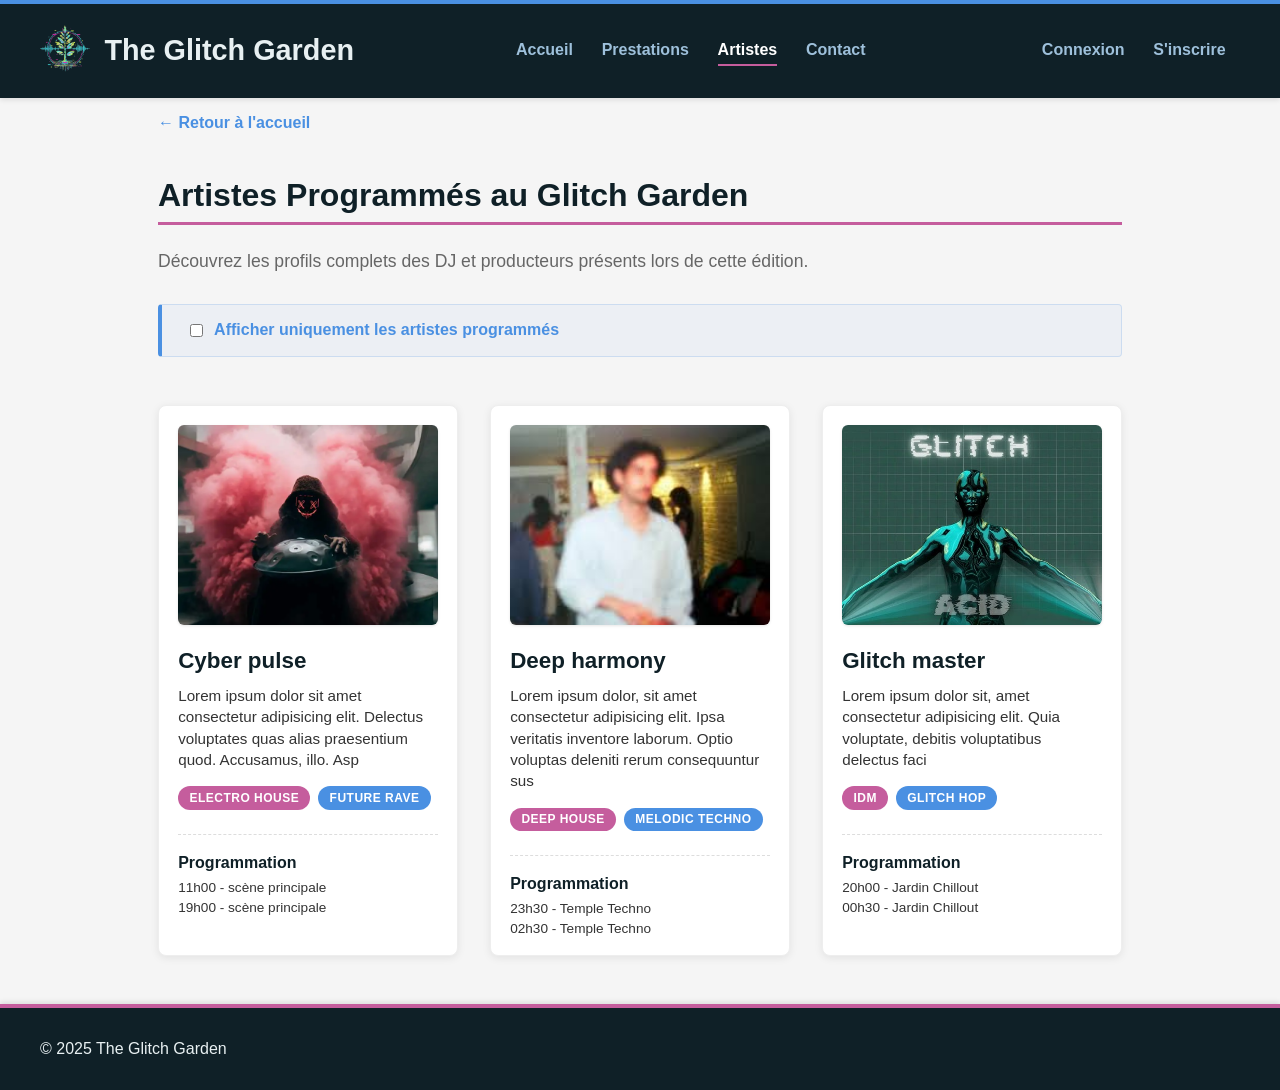
==== commit 49a96f9f: "Improve HTML accessibility and markup consistency Replace legend with a visually-hidden span in arti" ====
--- a/artistes.html
+++ b/artistes.html
@@ -1,6 +1,5 @@
 <!DOCTYPE html>
 <html lang="fr">
-
 <head>
     <meta charset="UTF-8">
     <meta name="viewport" content="width=device-width, initial-scale=1.0">
@@ -8,7 +7,6 @@
     <link rel="stylesheet" href="css/style.css">
     <title>The Glitch Garden - Artistes</title>
 </head>
-
 <body>
     <header>
         <div class="centrage header-content">
@@ -30,33 +28,31 @@
     </header>
 
     <main class="centrage">
-
+        
         <a href="index.html" class="back-link">&larr; Retour à l'accueil</a>
 
         <h1 class="page-title">Artistes Programmés au Glitch Garden</h1>
-        <p class="page-description">Découvrez les profils complets des DJ et producteurs présents lors de cette édition.
-        </p>
+        <p class="page-description">Découvrez les profils complets des DJ et producteurs présents lors de cette édition.</p>
 
         <div class="filter-container">
-            <legend class="visually-hidden-flex">Options de filtrage</legend>
+            <span class="visually-hidden-flex">Options de filtrage</span>
             <input type="checkbox" id="filter-toggle" name="filter-programmed">
             <label for="filter-toggle" class="filter-label">Afficher uniquement les artistes programmés</label>
         </div>
-
+        
         <section class="artistes-list">
             <a href="fiche-artiste.html" class="artiste-card-link">
                 <article class="artiste-card">
                     <img src="img/artistes/cyber_pulse.jpg" alt="cyber_pulse Artiste">
                     <h2>Cyber pulse</h2>
                     <span class="artiste-description">
-                        Lorem ipsum dolor sit amet consectetur adipisicing elit. Delectus voluptates quas alias
-                        praesentium quod. Accusamus, illo. Asp
+                        Lorem ipsum dolor sit amet consectetur adipisicing elit. Delectus voluptates quas alias praesentium quod. Accusamus, illo. Asp
                     </span>
                     <div class="styles-tags">
                         <span class="style-tag">Electro House</span>
                         <span class="style-tag">Future Rave</span>
                     </div>
-
+                    
                     <h3>Programmation</h3>
                     <ul class="programmed-dates">
                         <li>11h00 - scène principale</li>
@@ -69,14 +65,13 @@
                     <img src="img/artistes/deep_harmony.jpg" alt="deep_harmony Artiste">
                     <h2>Deep harmony</h2>
                     <span class="artiste-description">
-                        Lorem ipsum dolor, sit amet consectetur adipisicing elit. Ipsa veritatis inventore laborum.
-                        Optio voluptas deleniti rerum consequuntur sus
+                        Lorem ipsum dolor, sit amet consectetur adipisicing elit. Ipsa veritatis inventore laborum. Optio voluptas deleniti rerum consequuntur sus
                     </span>
-                    <div class="styles-tags">
+                        <div class="styles-tags">
                         <span class="style-tag">Deep House</span>
                         <span class="style-tag">Melodic Techno</span>
                     </div>
-
+                    
                     <h3>Programmation</h3>
                     <ul class="programmed-dates">
                         <li>23h30 - Temple Techno</li>
@@ -89,14 +84,13 @@
                     <img src="img/artistes/glitch_master.jpg" alt="glitch_master Artiste">
                     <h2>Glitch master</h2>
                     <span class="artiste-description">
-                        Lorem ipsum dolor sit, amet consectetur adipisicing elit. Quia voluptate, debitis voluptatibus
-                        delectus faci
+                       Lorem ipsum dolor sit, amet consectetur adipisicing elit. Quia voluptate, debitis voluptatibus delectus faci
                     </span>
                     <div class="styles-tags">
                         <span class="style-tag">IDM</span>
                         <span class="style-tag">Glitch Hop</span>
                     </div>
-
+                    
                     <h3>Programmation</h3>
                     <ul class="programmed-dates">
                         <li>20h00 - Jardin Chillout</li>
@@ -104,71 +98,7 @@
                     </ul>
                 </article>
             </a>
-
-            <a href="fiche-artiste.html" class="artiste-card-link">
-                <article class="artiste-card">
-                    <img src="img/artistes/luna_sync.jpg" alt="luna_sync Artiste">
-                    <h2>Luna Sync</h2>
-                    <span class="artiste-description">
-                        Lorem ipsum dolor sit, amet consectetur adipisicing elit. Quia voluptate, debitis voluptatibus
-                        delectus faci
-                    </span>
-                    <div class="styles-tags">
-                        <span class="style-tag">IDM</span>
-                        <span class="style-tag">Glitch Hop</span>
-                    </div>
-
-                    <h3>Programmation</h3>
-                    <ul class="programmed-dates">
-                        <li>00h00 - Jardin Chillout</li>
-                        <li>00h00 - Jardin Chillout</li>
-                    </ul>
-                </article>
-            </a>
-
-            <a href="fiche-artiste.html" class="artiste-card-link">
-                <article class="artiste-card">
-                    <img src="img/artistes/NEXUS.jpg" alt="NEXUS Artiste">
-                    <h2>NEXUS</h2>
-                    <span class="artiste-description">
-                        Lorem ipsum dolor sit, amet consectetur adipisicing elit. Quia voluptate, debitis voluptatibus
-                        delectus faci
-                    </span>
-                    <div class="styles-tags">
-                        <span class="style-tag">IDM</span>
-                        <span class="style-tag">Glitch Hop</span>
-                    </div>
-
-                    <h3>Programmation</h3>
-                    <ul class="programmed-dates">
-                        <li>00h00 - Jardin Chillout</li>
-                        <li>00h00 - Jardin Chillout</li>
-                    </ul>
-                </article>
-            </a>
-
-            <a href="fiche-artiste.html" class="artiste-card-link">
-                <article class="artiste-card">
-                    <img src="img/artistes/wave_motion.svg" alt="Wave Motion Artiste">
-                    <h2>Wave Motion</h2>
-                    <span class="artiste-description">
-                        Lorem ipsum dolor sit, amet consectetur adipisicing elit. Quia voluptate, debitis voluptatibus
-                        delectus faci
-                    </span>
-                    <div class="styles-tags">
-                        <span class="style-tag">IDM</span>
-                        <span class="style-tag">Glitch Hop</span>
-                    </div>
-
-                    <h3>Programmation</h3>
-                    <ul class="programmed-dates">
-                        <li>00h00 - Jardin Chillout</li>
-                        <li>00h00 - Jardin Chillout</li>
-                    </ul>
-                </article>
-            </a>
-        </section>
-        </section>
+            </section>
 
     </main>
 
@@ -178,5 +108,4 @@
         </div>
     </footer>
 </body>
-
 </html>
--- a/css/style.css
+++ b/css/style.css
@@ -1,6 +1,4 @@
-/*=================
-    Variables CSS
-=================*/
+/* Variables CSS */
 :root {
     --color-primary: #4A90E2;
     --color-accent: #C55D9D;
@@ -15,9 +13,7 @@
     --color-bg-light: rgba(74, 144, 226, 0.05);
 }
 
-/*=================
-    Réinitialisation et base
-=================*/
+/* Réinitialisation et base */
 *,
 *::before,
 *::after {
@@ -42,18 +38,14 @@
     -webkit-user-select: none;
 }
 
-/*=================
-    Conteneur de centrage
-=================*/
+/* Conteneur de centrage */
 .centrage {
     max-width: 1200px;
     margin-left: auto;
     margin-right: auto;
 }
 
-/*=================
-    Header et Navigation
-=================*/
+/* Header et Navigation */
 header {
     background-color: var(--color-dark);
     padding: 1rem;
@@ -86,7 +78,7 @@
 
 header img {
     height: 50px;
-    margin-right: 15px;
+    margin-right: 0.9rem;
 }
 
 header nav {
@@ -110,7 +102,7 @@
 }
 
 header nav ul li {
-    margin: 0 15px;
+    margin: 0 0.9rem;
 }
 
 header nav ul li a {
@@ -118,7 +110,7 @@
     text-decoration: none;
     font-weight: bold;
     border-bottom: 2px solid transparent;
-    padding: 5px 0;
+    padding: 0.3rem 0;
     display: inline-block;
     transition: color 0.3s, border-color 0.3s;
 }
@@ -133,9 +125,7 @@
     border-bottom: 2px solid var(--color-primary);
 }
 
-/*=================
-    Footer
-=================*/
+/* Footer */
 footer {
     background-color: var(--color-dark);
     padding: 1rem;
@@ -144,9 +134,7 @@
     box-shadow: 0 -2px 5px rgba(0, 0, 0, 0.1);
 }
 
-/*=================
-    Main et layouts
-=================*/
+/* Main et layouts */
 main {
     flex: 1;
 }
@@ -157,10 +145,9 @@
     padding: 1rem;
 }
 
-/*=================
-    Titres et descriptions
-=================*/
-.page-title {
+/* Titres et descriptions */
+.page-title,
+.section-title {
     font-size: 2rem;
     font-weight: bold;
     color: var(--color-dark);
@@ -175,55 +162,33 @@
     border-bottom: 4px solid var(--color-primary);
 }
 
-.page-description {
-    font-size: 1.1rem;
-    color: var(--color-text-light);
-    margin-bottom: 2rem;
-}
-
-.section-title {
-    font-size: 2rem;
-    font-weight: bold;
-    color: var(--color-dark);
-    margin-bottom: 0.5rem;
-    border-bottom: 3px solid var(--color-accent);
-    padding-bottom: 0.5rem;
-}
-
+.page-description,
 .section-description {
     font-size: 1.1rem;
     color: var(--color-text-light);
     margin-bottom: 2rem;
 }
 
-/*=================
-    Liens et texte
-=================*/
+/* Liens et texte */
+.back-link,
+.artiste-name {
+    color: var(--color-primary);
+    font-weight: bold;
+    text-decoration: none;
+    transition: color 0.2s;
+}
+
+.back-link:hover,
+.artiste-name:hover {
+    color: var(--color-accent);
+}
+
 .back-link {
     margin-bottom: 1.5rem;
-    text-decoration: none;
-    color: var(--color-primary);
-    font-weight: bold;
-    transition: color 0.2s;
-}
-
-.back-link:hover {
-    color: var(--color-accent);
 }
 
 .construction-message {
     text-align: center;
-}
-
-.artiste-name {
-    color: var(--color-primary);
-    font-weight: bold;
-    text-decoration: none;
-    transition: color 0.2s;
-}
-
-.artiste-name:hover {
-    color: var(--color-accent);
 }
 
 .info-text {
@@ -249,9 +214,7 @@
     margin: 0;
 }
 
-/*=================
-    Filtres et formulaires
-=================*/
+/* Filtres */
 .filter-label {
     display: block;
     font-weight: bold;
@@ -329,9 +292,7 @@
     background-color: var(--color-accent);
 }
 
-/*=================
-    Formulaires (connexion, inscription, contact)
-=================*/
+/* Formulaires (connexion, inscription, contact) */
 .login-section,
 .register-section,
 .contact-container {
@@ -340,38 +301,37 @@
     box-shadow: 0 10px 20px rgba(0, 0, 0, 0.08), 0 3px 6px rgba(0, 0, 0, 0.05);
 }
 
+.login-section,
+.register-section {
+    display: flex;
+    flex-direction: column;
+    margin: 1.5rem auto;
+    padding: 1.875rem;
+    border: none;
+}
+
 .login-section {
-    display: flex;
-    flex-direction: column;
     max-width: 400px;
-    margin: 1.5rem auto;
-    padding: 30px;
-    border: none;
-}
-
-.login-section h2 {
-    text-align: center;
-    margin-bottom: 25px;
-    color: var(--color-dark);
-    border-bottom: 2px solid var(--color-primary);
-    padding-bottom: 10px;
 }
 
 .register-section {
-    display: flex;
-    flex-direction: column;
     max-width: 600px;
-    margin: 1.5rem auto;
-    padding: 30px;
-    border: none;
-}
-
+}
+
+.login-section h2,
 .register-section h2 {
     text-align: center;
-    margin-bottom: 25px;
+    margin-bottom: 1.5rem;
     color: var(--color-dark);
+    padding-bottom: 0.6rem;
+}
+
+.login-section h2 {
+    border-bottom: 2px solid var(--color-primary);
+}
+
+.register-section h2 {
     border-bottom: 2px solid var(--color-accent);
-    padding-bottom: 10px;
 }
 
 .login-form,
@@ -383,7 +343,7 @@
 
 .login-form label,
 .register-form label {
-    margin-bottom: 8px;
+    margin-bottom: 0.5rem;
     font-weight: bold;
     color: var(--color-text);
 }
@@ -391,7 +351,7 @@
 .login-form input,
 .register-form input,
 .register-form textarea {
-    padding: 12px;
+    padding: 0.75rem;
     border: 1px solid #DDDDDD;
     border-radius: 5px;
     font-size: 1rem;
@@ -400,11 +360,11 @@
 
 .login-form input,
 .register-form input {
-    margin-bottom: 20px;
+    margin-bottom: 1.25rem;
 }
 
 .register-form textarea {
-    margin-bottom: 20px;
+    margin-bottom: 1.25rem;
     resize: vertical;
     min-height: 100px;
 }
@@ -419,7 +379,7 @@
 
 .login-form button,
 .register-form button {
-    padding: 12px;
+    padding: 0.75rem;
     background-color: var(--color-dark);
     color: white;
     border: none;
@@ -447,13 +407,13 @@
     display: flex;
     align-items: center;
     gap: 0.5rem;
-    margin-bottom: 20px;
+    margin-bottom: 1.25rem;
 }
 
 .password-container input {
     flex: 1;
     width: 100%;
-    padding: 12px;
+    padding: 0.75rem;
     margin-bottom: 0;
     box-sizing: border-box;
 }
@@ -463,30 +423,31 @@
     flex-direction: row;
     flex-wrap: wrap;
     justify-content: space-between;
-    margin-top: 20px;
+    margin-top: 1.25rem;
 }
 
 .login-form #forgot-password,
-.login-form #create-account {
+.login-form #create-account,
+.register-form #already-registered {
     font-size: 0.9rem;
-    color: var(--color-accent);
     text-decoration: none;
     align-self: flex-start;
     transition: color 0.3s;
+}
+
+.login-form #forgot-password,
+.login-form #create-account {
+    color: var(--color-accent);
+}
+
+.register-form #already-registered {
+    color: var(--color-primary);
 }
 
 .login-form #forgot-password:hover,
 .login-form #create-account:hover {
     color: var(--color-primary);
     text-decoration: underline;
-}
-
-.register-form #already-registered {
-    font-size: 0.9rem;
-    color: var(--color-primary);
-    text-decoration: none;
-    align-self: flex-start;
-    transition: color 0.3s;
 }
 
 .register-form #already-registered:hover {
@@ -569,9 +530,7 @@
     transform: scale(0.98);
 }
 
-/*=================
-    Cartes artistes
-=================*/
+/* Cartes artistes et composants */
 .artistes-list {
     display: flex;
     flex-wrap: wrap;
@@ -581,19 +540,24 @@
     justify-content: center;
 }
 
-.artiste-card {
+.artiste-card,
+.vignette {
     background-color: var(--color-white);
     border: 1px solid var(--color-border);
     border-radius: 8px;
+    box-shadow: 0 2px 8px rgba(0, 0, 0, 0.08);
+    transition: transform 0.2s, box-shadow 0.2s;
+}
+
+.artiste-card:hover,
+.vignette:hover {
+    transform: translateY(-5px);
+    box-shadow: 0 8px 15px rgba(0, 0, 0, 0.15);
+}
+
+.artiste-card {
     padding: 1.2rem;
     width: 300px;
-    box-shadow: 0 2px 8px rgba(0, 0, 0, 0.08);
-    transition: transform 0.2s, box-shadow 0.2s;
-}
-
-.artiste-card:hover {
-    transform: translateY(-5px);
-    box-shadow: 0 8px 15px rgba(0, 0, 0, 0.15);
 }
 
 .artiste-card img {
@@ -675,9 +639,7 @@
     color: var(--color-text);
 }
 
-/*=================
-    Page artiste - profil et bio
-=================*/
+/* Page artiste - profil et bio */
 .artist-profile-header {
     display: flex;
     flex-direction: row;
@@ -734,9 +696,7 @@
     line-height: 1.6;
 }
 
-/*=================
-    Programmation et fiches
-=================*/
+/* Programmation et fiches */
 .artiste-programmation h2 {
     font-size: 1.5rem;
     margin-bottom: 1rem;
@@ -799,9 +759,7 @@
     text-decoration: none;
 }
 
-/*=================
-    Fiche détail prestation
-=================*/
+/* Fiche détail prestation */
 .fiche-grid {
     display: flex;
     gap: 2rem;
@@ -880,9 +838,7 @@
     color: var(--color-text-light);
 }
 
-/*=================
-    Galerie prestations
-=================*/
+/* Galerie prestations */
 .prestations-gallery {
     display: flex;
     flex-wrap: wrap;
@@ -894,18 +850,8 @@
 .vignette {
     text-decoration: none;
     color: inherit;
-    background-color: var(--color-white);
-    border: 1px solid var(--color-border);
-    border-radius: 8px;
     width: 320px;
-    box-shadow: 0 2px 8px rgba(0, 0, 0, 0.08);
-    transition: transform 0.2s, box-shadow 0.2s;
     overflow: hidden;
-}
-
-.vignette:hover {
-    transform: translateY(-5px);
-    box-shadow: 0 8px 15px rgba(0, 0, 0, 0.15);
 }
 
 .vignette-image img {
@@ -924,9 +870,7 @@
     color: var(--color-dark);
 }
 
-/*=================
-    Page accueil / index
-=================*/
+/* Page accueil / index */
 .hero-section {
     padding: 3rem 1.5rem;
     margin: 2rem 0;
@@ -954,9 +898,7 @@
     margin: 0;
 }
 
-/*=================
-    Tableau programme
-=================*/
+/* Tableau programme */
 .program-table {
     width: 100%;
     border-collapse: collapse;
@@ -1014,9 +956,7 @@
     border-bottom: 2px solid var(--color-accent);
 }
 
-/*=================
-    Responsive - Tablette
-=================*/
+/* Responsive - Tablette */
 @media (max-width: 900px) {
     .fiche-grid {
         flex-direction: column;
@@ -1043,10 +983,12 @@
         font-size: 1rem;
     }
 
+    .page-title,
     .section-title {
         font-size: 1.5rem;
     }
 
+    .page-description,
     .section-description {
         font-size: 1rem;
     }
@@ -1060,21 +1002,15 @@
         padding: 0.75rem;
     }
 
-    .page-title {
-        font-size: 1.5rem;
-    }
-
     .page-title.large {
         font-size: 2rem;
     }
 }
 
-/*=================
-    Responsive - Mobile
-=================*/
+/* Responsive - Mobile */
 @media (max-width: 600px) {
     .register-section {
-        padding: 20px;
+        padding: 1.25rem;
     }
 
     .btn-submit {
@@ -1106,6 +1042,7 @@
         font-size: 1.5rem;
     }
 
+    .page-title,
     .section-title {
         font-size: 1.25rem;
     }
@@ -1121,10 +1058,6 @@
 
     .program-table caption {
         font-size: 0.9rem;
-    }
-
-    .page-title {
-        font-size: 1.25rem;
     }
 
     .artistes-list,
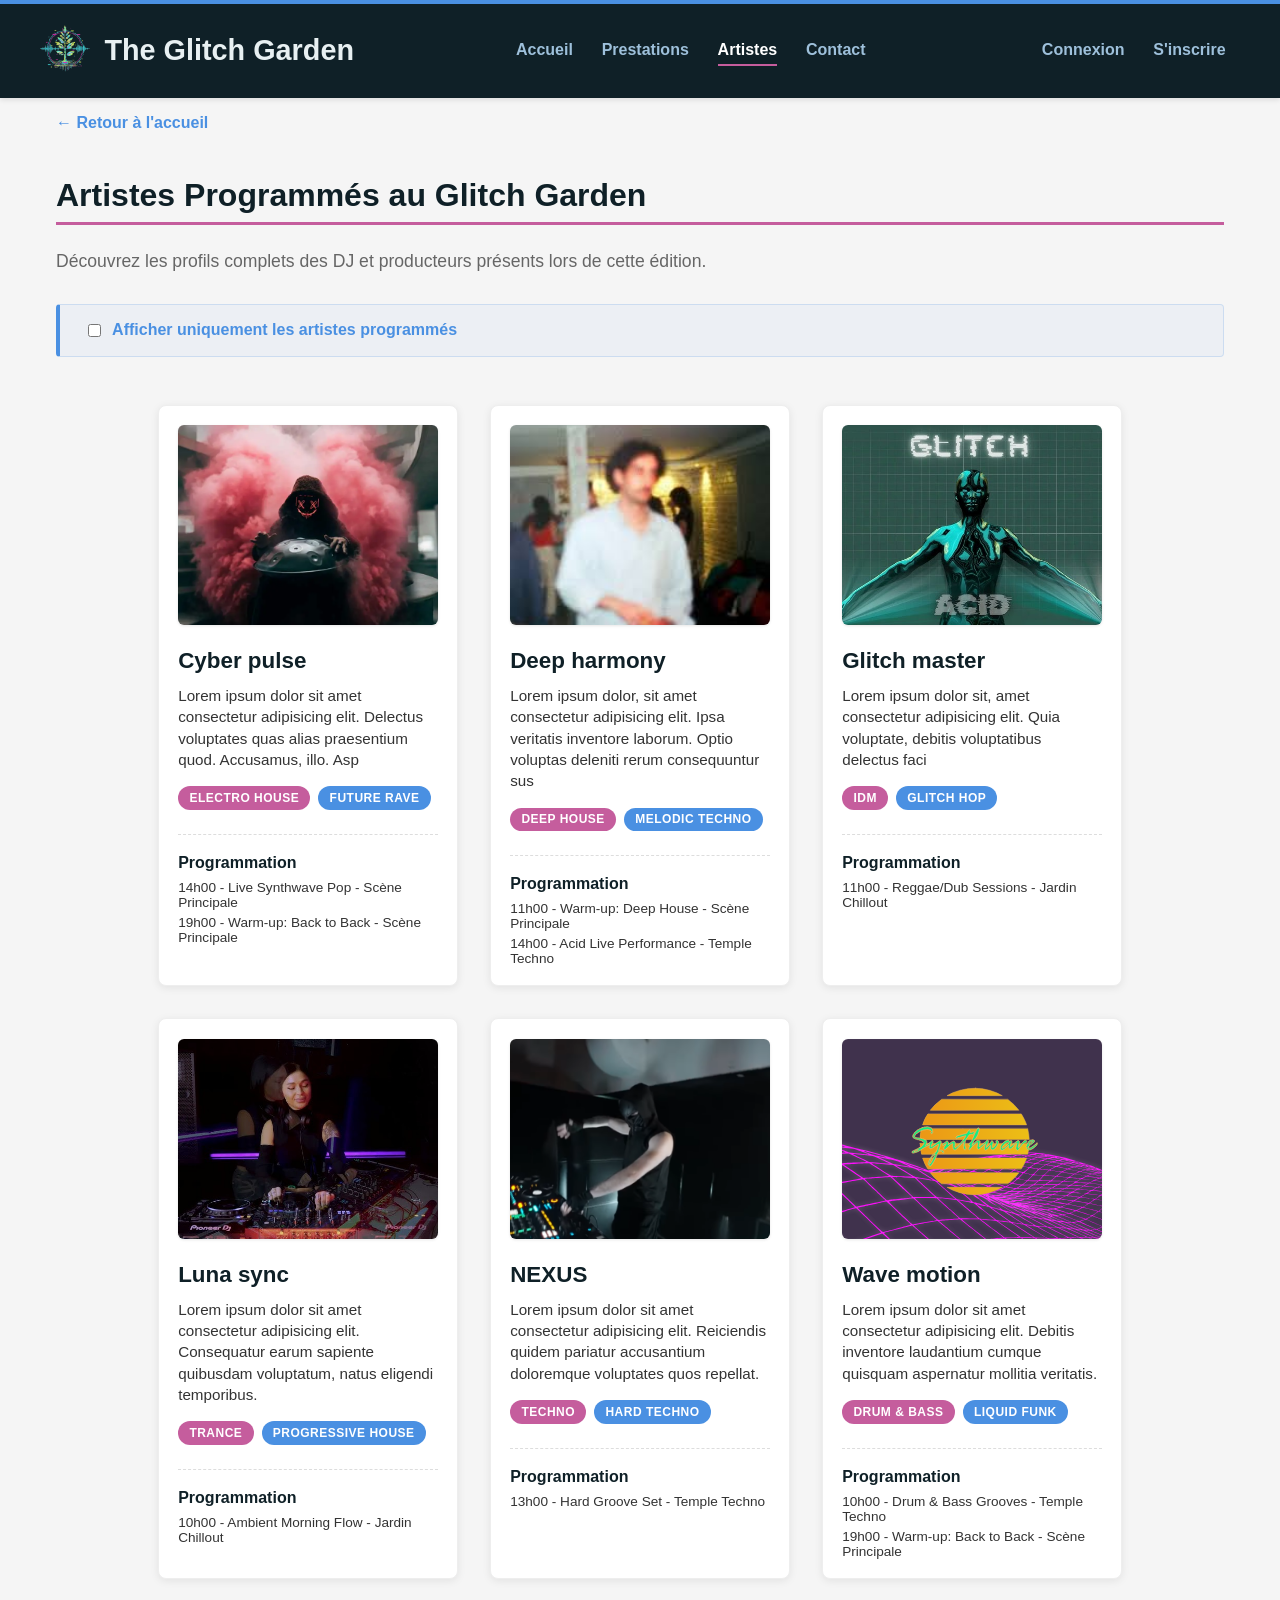
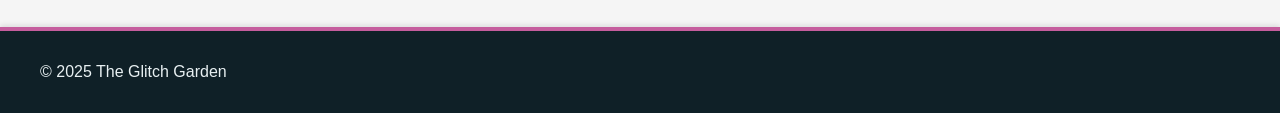
==== commit e72bc4f6: "Update artists and schedule, add new performances Modify artistes.html and prestations.html to updat" ====
--- a/artistes.html
+++ b/artistes.html
@@ -52,11 +52,11 @@
                         <span class="style-tag">Electro House</span>
                         <span class="style-tag">Future Rave</span>
                     </div>
-                    
+
                     <h3>Programmation</h3>
                     <ul class="programmed-dates">
-                        <li>11h00 - scène principale</li>
-                        <li>19h00 - scène principale</li>
+                        <li>14h00 - Live Synthwave Pop - Scène Principale</li>
+                        <li>19h00 - Warm-up: Back to Back - Scène Principale</li>
                     </ul>
                 </article>
             </a>
@@ -67,15 +67,15 @@
                     <span class="artiste-description">
                         Lorem ipsum dolor, sit amet consectetur adipisicing elit. Ipsa veritatis inventore laborum. Optio voluptas deleniti rerum consequuntur sus
                     </span>
-                        <div class="styles-tags">
+                    <div class="styles-tags">
                         <span class="style-tag">Deep House</span>
                         <span class="style-tag">Melodic Techno</span>
                     </div>
-                    
+
                     <h3>Programmation</h3>
                     <ul class="programmed-dates">
-                        <li>23h30 - Temple Techno</li>
-                        <li>02h30 - Temple Techno</li>
+                        <li>11h00 - Warm-up: Deep House - Scène Principale</li>
+                        <li>14h00 - Acid Live Performance - Temple Techno</li>
                     </ul>
                 </article>
             </a>
@@ -90,11 +90,65 @@
                         <span class="style-tag">IDM</span>
                         <span class="style-tag">Glitch Hop</span>
                     </div>
-                    
+
                     <h3>Programmation</h3>
                     <ul class="programmed-dates">
-                        <li>20h00 - Jardin Chillout</li>
-                        <li>00h30 - Jardin Chillout</li>
+                        <li>11h00 - Reggae/Dub Sessions - Jardin Chillout</li>
+                    </ul>
+                </article>
+            </a>
+            <a href="fiche-artiste.html" class="artiste-card-link">
+                <article class="artiste-card">
+                    <img src="img/artistes/luna_sync.jpg" alt="luna_sync Artiste">
+                    <h2>Luna sync</h2>
+                    <span class="artiste-description">
+                        Lorem ipsum dolor sit amet consectetur adipisicing elit. Consequatur earum sapiente quibusdam voluptatum, natus eligendi temporibus.
+                    </span>
+                    <div class="styles-tags">
+                        <span class="style-tag">Trance</span>
+                        <span class="style-tag">Progressive House</span>
+                    </div>
+
+                    <h3>Programmation</h3>
+                    <ul class="programmed-dates">
+                        <li>10h00 - Ambient Morning Flow - Jardin Chillout</li>
+                    </ul>
+                </article>
+            </a>
+            <a href="fiche-artiste.html" class="artiste-card-link">
+                <article class="artiste-card">
+                    <img src="img/artistes/NEXUS.jpg" alt="NEXUS Artiste">
+                    <h2>NEXUS</h2>
+                    <span class="artiste-description">
+                        Lorem ipsum dolor sit amet consectetur adipisicing elit. Reiciendis quidem pariatur accusantium doloremque voluptates quos repellat.
+                    </span>
+                    <div class="styles-tags">
+                        <span class="style-tag">Techno</span>
+                        <span class="style-tag">Hard Techno</span>
+                    </div>
+
+                    <h3>Programmation</h3>
+                    <ul class="programmed-dates">
+                        <li>13h00 - Hard Groove Set - Temple Techno</li>
+                    </ul>
+                </article>
+            </a>
+            <a href="fiche-artiste.html" class="artiste-card-link">
+                <article class="artiste-card">
+                    <img src="img/artistes/wave_motion.svg" alt="wave_motion Artiste">
+                    <h2>Wave motion</h2>
+                    <span class="artiste-description">
+                        Lorem ipsum dolor sit amet consectetur adipisicing elit. Debitis inventore laudantium cumque quisquam aspernatur mollitia veritatis.
+                    </span>
+                    <div class="styles-tags">
+                        <span class="style-tag">Drum & Bass</span>
+                        <span class="style-tag">Liquid Funk</span>
+                    </div>
+
+                    <h3>Programmation</h3>
+                    <ul class="programmed-dates">
+                        <li>10h00 - Drum & Bass Grooves - Temple Techno</li>
+                        <li>19h00 - Warm-up: Back to Back - Scène Principale</li>
                     </ul>
                 </article>
             </a>
--- a/css/style.css
+++ b/css/style.css
@@ -11,13 +11,17 @@
     --color-border: #EEEEEE;
     --color-border-light: rgba(74, 144, 226, 0.2);
     --color-bg-light: rgba(74, 144, 226, 0.05);
+    --color-nav-link: #9EC0DB;
+    --color-muted: #999999;
+    --color-border-dark: #DDDDDD;
+    --color-text-dark: #222222;
 }
 
 /* Réinitialisation et base */
 *,
 *::before,
 *::after {
-box-sizing: border-box;
+    box-sizing: border-box;
 }
 
 
@@ -34,8 +38,8 @@
 
 img {
     -webkit-user-drag: none;
+    -webkit-user-select: none;
     user-select: none;
-    -webkit-user-select: none;
 }
 
 /* Conteneur de centrage */
@@ -66,6 +70,7 @@
     font-weight: bold;
     color: var(--color-light);
     text-decoration: none;
+    transition: all 0.3s ease;
 }
 
 header #site-title:hover {
@@ -73,7 +78,6 @@
     background-clip: text;
     -webkit-background-clip: text;
     -webkit-text-fill-color: transparent;
-    transition: all 0.3s ease;
 }
 
 header img {
@@ -106,7 +110,7 @@
 }
 
 header nav ul li a {
-    color: #9EC0DB;
+    color: var(--color-nav-link);
     text-decoration: none;
     font-weight: bold;
     border-bottom: 2px solid transparent;
@@ -116,12 +120,12 @@
 }
 
 header nav ul li a#current {
-    color: #FFFFFF;
+    color: var(--color-white);
     border-bottom: 2px solid var(--color-accent);
 }
 
 header nav ul li a:hover {
-    color: #FFFFFF;
+    color: var(--color-white);
     border-bottom: 2px solid var(--color-primary);
 }
 
@@ -158,7 +162,7 @@
 
 .page-title.large {
     font-size: 2.5rem;
-    margin: 0px;
+    margin: 0;
     border-bottom: 4px solid var(--color-primary);
 }
 
@@ -200,11 +204,10 @@
 
 .info-note {
     font-size: 0.9rem;
-    color: #999999;
+    color: var(--color-muted);
     margin-top: 0.5rem;
-    padding: 0.5rem;
+    padding: 0.5rem 0.5rem 0.5rem 1rem;
     border-left: 3px solid var(--color-primary);
-    padding-left: 1rem;
 }
 
 .form-note {
@@ -266,7 +269,7 @@
 .filter-group input,
 .filter-group select {
     padding: 0.6rem;
-    border: 1px solid #ddd;
+    border: 1px solid var(--color-border-dark);
     border-radius: 4px;
 }
 
@@ -294,15 +297,10 @@
 
 /* Formulaires (connexion, inscription, contact) */
 .login-section,
-.register-section,
-.contact-container {
+.register-section {
     background-color: var(--color-white);
     border-radius: 8px;
     box-shadow: 0 10px 20px rgba(0, 0, 0, 0.08), 0 3px 6px rgba(0, 0, 0, 0.05);
-}
-
-.login-section,
-.register-section {
     display: flex;
     flex-direction: column;
     margin: 1.5rem auto;
@@ -352,7 +350,7 @@
 .register-form input,
 .register-form textarea {
     padding: 0.75rem;
-    border: 1px solid #DDDDDD;
+    border: 1px solid var(--color-border-dark);
     border-radius: 5px;
     font-size: 1rem;
     transition: border-color 0.3s, box-shadow 0.3s;
@@ -415,7 +413,6 @@
     width: 100%;
     padding: 0.75rem;
     margin-bottom: 0;
-    box-sizing: border-box;
 }
 
 .form-links {
@@ -457,6 +454,8 @@
 
 /* Formulaire contact */
 .contact-container {
+    background-color: var(--color-white);
+    border-radius: 8px;
     padding: 2rem;
     max-width: 800px;
     margin: 0 auto 3rem auto;
@@ -490,7 +489,7 @@
 .form-group input,
 .form-group textarea {
     padding: 0.8rem;
-    border: 1px solid #DDDDDD;
+    border: 1px solid var(--color-border-dark);
     border-radius: 4px;
     font-family: inherit;
     font-size: 1rem;
@@ -580,7 +579,7 @@
     margin: 1.5rem 0 0.5rem 0;
     color: var(--color-dark);
     font-weight: bold;
-    border-top: 1px dashed #ddd;
+    border-top: 1px dashed var(--color-border-dark);
     padding-top: 1.2rem;
 }
 
@@ -617,12 +616,12 @@
 
 .style-tag:first-child {
     background-color: var(--color-accent);
-    color: #fff;
+    color: var(--color-white);
 }
 
 .style-tag:not(:first-child) {
     background-color: var(--color-primary);
-    color: #fff;
+    color: var(--color-white);
 }
 
 .programmed-dates {
@@ -646,7 +645,7 @@
     gap: 2.5rem;
     align-items: flex-start;
     padding-bottom: 1.5rem;
-    border-bottom: 1px dashed #ddd;
+    border-bottom: 1px dashed var(--color-border-dark);
 }
 
 .artist-photo {
@@ -766,7 +765,7 @@
     align-items: flex-start;
     margin-top: 1rem;
     background: var(--color-white);
-    border: 1px solid #EEE;
+    border: 1px solid var(--color-border);
     border-radius: 8px;
     padding: 1rem;
     box-shadow: 0 4px 18px rgba(0, 0, 0, 0.04);
@@ -790,7 +789,7 @@
 .fiche-details {
     flex: 1;
     min-width: 200px;
-    color: #222;
+    color: var(--color-text-dark);
 }
 
 .categorie-badge {
@@ -920,7 +919,7 @@
 
 .program-table thead {
     background: linear-gradient(90deg, var(--color-primary), var(--color-accent));
-    color: #FFFFFF;
+    color: var(--color-white);
 }
 
 .program-table thead th {
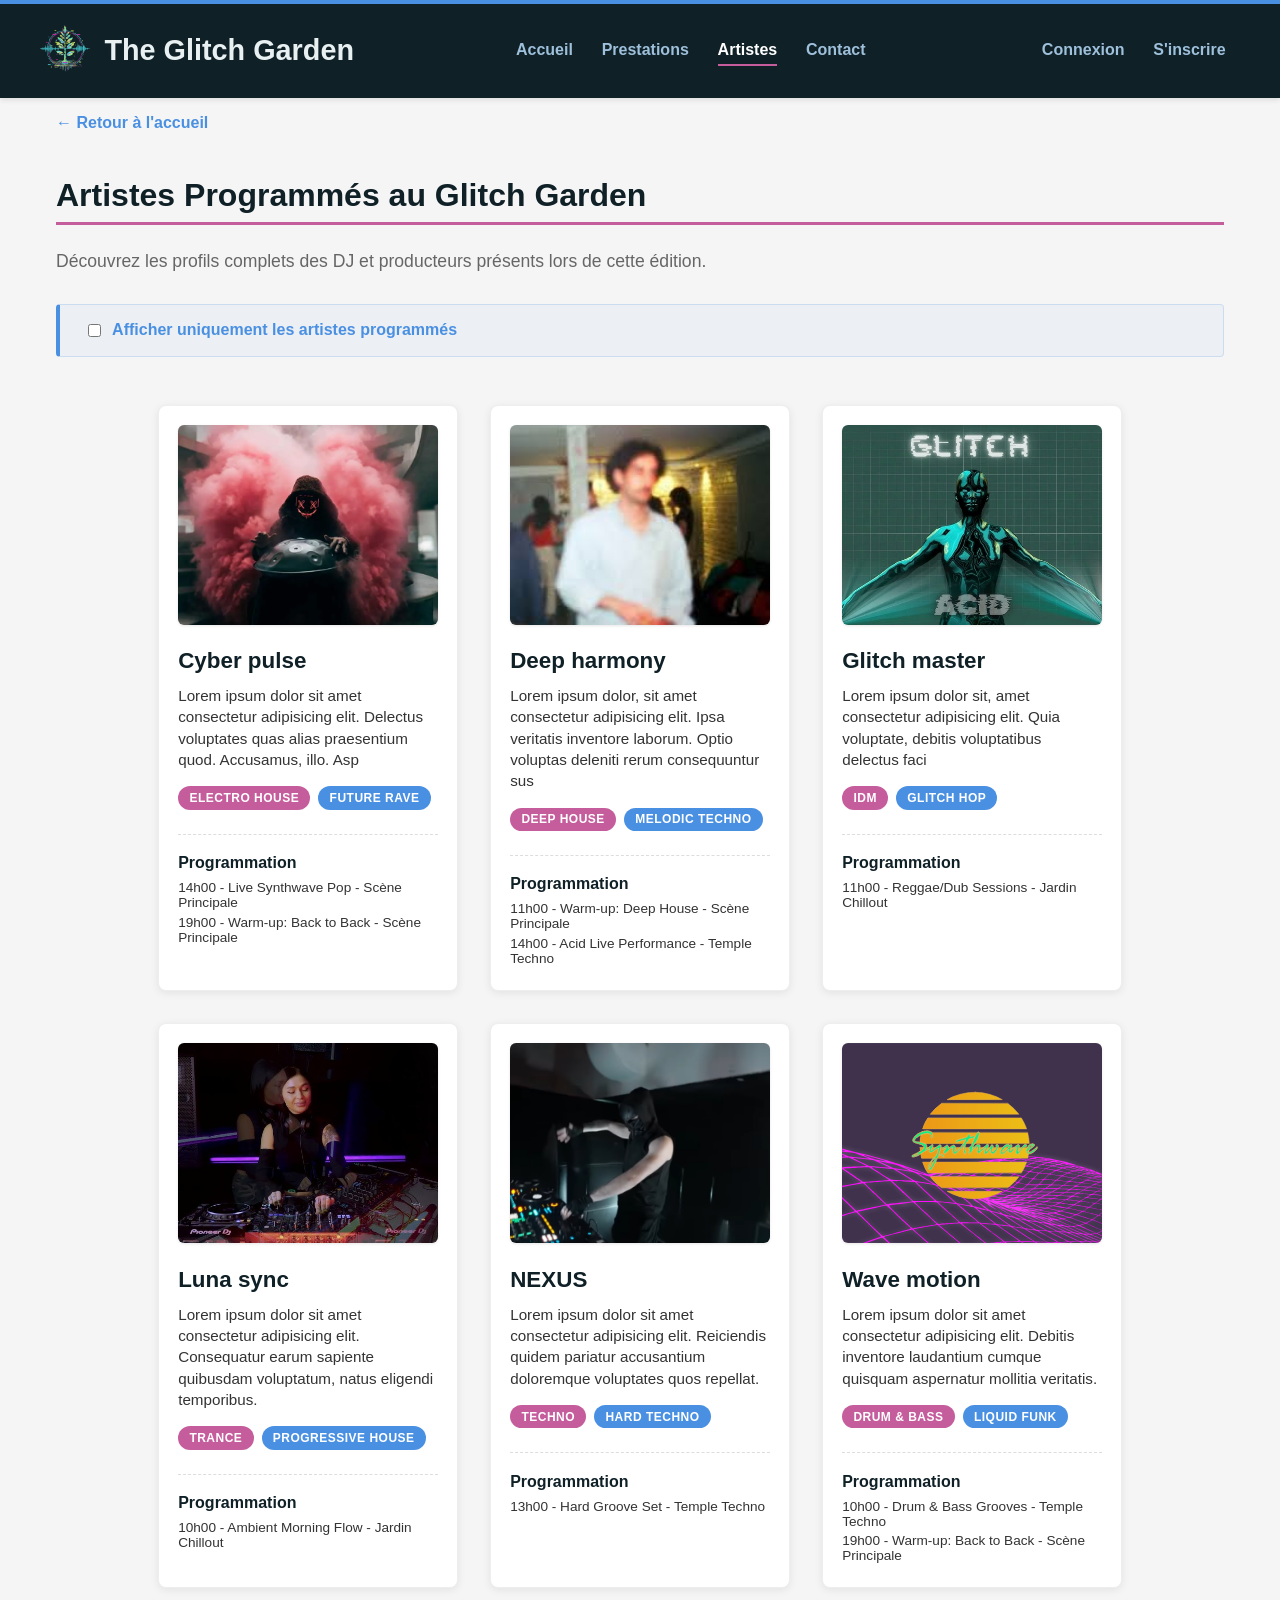
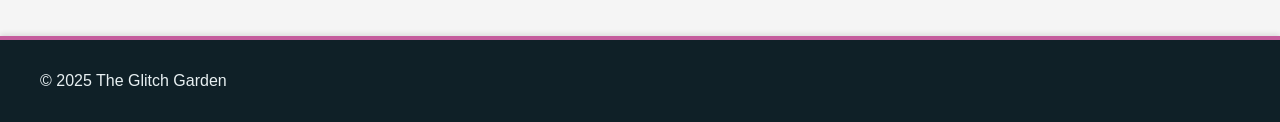
==== commit 51f18110: "Move assets, add header/footer, create index.php Restructure static assets into assets/ (assets/css," ====
--- a/artistes.html
+++ b/artistes.html
@@ -3,14 +3,14 @@
 <head>
     <meta charset="UTF-8">
     <meta name="viewport" content="width=device-width, initial-scale=1.0">
-    <link rel="icon" type="image/png" href="img/logo.png">
-    <link rel="stylesheet" href="css/style.css">
+    <link rel="icon" type="image/png" href="assets/img/logo.png">
+    <link rel="stylesheet" href="assets/css/style.css">
     <title>The Glitch Garden - Artistes</title>
 </head>
 <body>
     <header>
         <div class="centrage header-content">
-            <a href="index.html"><img src="img/logo.png" alt="Logo The Glitch Garden"></a>
+            <a href="index.html"><img src="assets/img/logo.png" alt="Logo The Glitch Garden"></a>
             <a id="site-title" href="index.html">The Glitch Garden</a>
             <nav>
                 <ul class="main-nav">
@@ -43,15 +43,15 @@
         <section class="artistes-list">
             <a href="fiche-artiste.html" class="artiste-card-link">
                 <article class="artiste-card">
-                    <img src="img/artistes/cyber_pulse.jpg" alt="cyber_pulse Artiste">
+                    <img src="assets/img/artistes/cyber_pulse.jpg" alt="Portrait de l'artiste Cyber pulse">
                     <h2>Cyber pulse</h2>
                     <span class="artiste-description">
                         Lorem ipsum dolor sit amet consectetur adipisicing elit. Delectus voluptates quas alias praesentium quod. Accusamus, illo. Asp
                     </span>
-                    <div class="styles-tags">
-                        <span class="style-tag">Electro House</span>
-                        <span class="style-tag">Future Rave</span>
-                    </div>
+                    <ul class="styles-tags">
+                        <li class="style-tag">Electro House</span>
+                        <li class="style-tag">Future Rave</li>
+                    </ul>
 
                     <h3>Programmation</h3>
                     <ul class="programmed-dates">
@@ -62,15 +62,15 @@
             </a>
             <a href="fiche-artiste.html" class="artiste-card-link">
                 <article class="artiste-card">
-                    <img src="img/artistes/deep_harmony.jpg" alt="deep_harmony Artiste">
+                    <img src="assets/img/artistes/deep_harmony.jpg" alt="Portrait de l'artiste Deep harmony">
                     <h2>Deep harmony</h2>
                     <span class="artiste-description">
                         Lorem ipsum dolor, sit amet consectetur adipisicing elit. Ipsa veritatis inventore laborum. Optio voluptas deleniti rerum consequuntur sus
                     </span>
-                    <div class="styles-tags">
-                        <span class="style-tag">Deep House</span>
-                        <span class="style-tag">Melodic Techno</span>
-                    </div>
+                    <ul class="styles-tags">
+                        <li class="style-tag">Deep House</span>
+                        <li class="style-tag">Melodic Techno</li>
+                    </ul>
 
                     <h3>Programmation</h3>
                     <ul class="programmed-dates">
@@ -81,15 +81,15 @@
             </a>
             <a href="fiche-artiste.html" class="artiste-card-link">
                 <article class="artiste-card">
-                    <img src="img/artistes/glitch_master.jpg" alt="glitch_master Artiste">
+                    <img src="assets/img/artistes/glitch_master.jpg" alt="Portrait de l'artiste Glitch master">
                     <h2>Glitch master</h2>
                     <span class="artiste-description">
                        Lorem ipsum dolor sit, amet consectetur adipisicing elit. Quia voluptate, debitis voluptatibus delectus faci
                     </span>
-                    <div class="styles-tags">
-                        <span class="style-tag">IDM</span>
-                        <span class="style-tag">Glitch Hop</span>
-                    </div>
+                    <ul class="styles-tags">
+                        <li class="style-tag">IDM</span>
+                        <li class="style-tag">Glitch Hop</li>
+                    </ul>
 
                     <h3>Programmation</h3>
                     <ul class="programmed-dates">
@@ -99,15 +99,15 @@
             </a>
             <a href="fiche-artiste.html" class="artiste-card-link">
                 <article class="artiste-card">
-                    <img src="img/artistes/luna_sync.jpg" alt="luna_sync Artiste">
+                    <img src="assets/img/artistes/luna_sync.jpg" alt="Portrait de l'artiste Luna sync">
                     <h2>Luna sync</h2>
                     <span class="artiste-description">
                         Lorem ipsum dolor sit amet consectetur adipisicing elit. Consequatur earum sapiente quibusdam voluptatum, natus eligendi temporibus.
                     </span>
-                    <div class="styles-tags">
-                        <span class="style-tag">Trance</span>
-                        <span class="style-tag">Progressive House</span>
-                    </div>
+                    <ul class="styles-tags">
+                        <li class="style-tag">Trance</span>
+                        <li class="style-tag">Progressive House</li>
+                    </ul>
 
                     <h3>Programmation</h3>
                     <ul class="programmed-dates">
@@ -117,15 +117,15 @@
             </a>
             <a href="fiche-artiste.html" class="artiste-card-link">
                 <article class="artiste-card">
-                    <img src="img/artistes/NEXUS.jpg" alt="NEXUS Artiste">
+                    <img src="assets/img/artistes/NEXUS.jpg" alt="Portrait de l'artiste NEXUS">
                     <h2>NEXUS</h2>
                     <span class="artiste-description">
                         Lorem ipsum dolor sit amet consectetur adipisicing elit. Reiciendis quidem pariatur accusantium doloremque voluptates quos repellat.
                     </span>
-                    <div class="styles-tags">
-                        <span class="style-tag">Techno</span>
-                        <span class="style-tag">Hard Techno</span>
-                    </div>
+                    <ul class="styles-tags">
+                        <li class="style-tag">Techno</span>
+                        <li class="style-tag">Hard Techno</li>
+                    </ul>
 
                     <h3>Programmation</h3>
                     <ul class="programmed-dates">
@@ -135,19 +135,19 @@
             </a>
             <a href="fiche-artiste.html" class="artiste-card-link">
                 <article class="artiste-card">
-                    <img src="img/artistes/wave_motion.svg" alt="wave_motion Artiste">
+                    <img src="assets/img/artistes/wave_motion.svg" alt="Portrait de l'artiste Wave motion">
                     <h2>Wave motion</h2>
                     <span class="artiste-description">
                         Lorem ipsum dolor sit amet consectetur adipisicing elit. Debitis inventore laudantium cumque quisquam aspernatur mollitia veritatis.
                     </span>
-                    <div class="styles-tags">
-                        <span class="style-tag">Drum & Bass</span>
-                        <span class="style-tag">Liquid Funk</span>
-                    </div>
+                    <ul class="styles-tags">
+                        <li class="style-tag">Drum &amp; Bass</span>
+                        <li class="style-tag">Liquid Funk</li>
+                    </ul>
 
                     <h3>Programmation</h3>
                     <ul class="programmed-dates">
-                        <li>10h00 - Drum & Bass Grooves - Temple Techno</li>
+                        <li>10h00 - Drum &amp; Bass Grooves - Temple Techno</li>
                         <li>19h00 - Warm-up: Back to Back - Scène Principale</li>
                     </ul>
                 </article>
--- a/assets/css/style.css
+++ b/assets/css/style.css
@@ -0,0 +1,1073 @@
+/* Variables CSS */
+:root {
+    --color-primary: #4A90E2;
+    --color-accent: #C55D9D;
+    --color-dark: #0F2027;
+    --color-light: #E8F0F2;
+    --color-text: #333333;
+    --color-text-light: #666666;
+    --color-background: #F5F5F5;
+    --color-white: #FFFFFF;
+    --color-border: #EEEEEE;
+    --color-border-light: rgba(74, 144, 226, 0.2);
+    --color-bg-light: rgba(74, 144, 226, 0.05);
+    --color-nav-link: #9EC0DB;
+    --color-muted: #999999;
+    --color-border-dark: #DDDDDD;
+    --color-text-dark: #222222;
+}
+
+/* Réinitialisation et base */
+*,
+*::before,
+*::after {
+    box-sizing: border-box;
+}
+
+
+body {
+    background-color: var(--color-background);
+    color: var(--color-text);
+    font-family: Arial, sans-serif;
+    font-size: 1rem;
+    margin: 0;
+    min-height: 100vh;
+    display: flex;
+    flex-direction: column;
+}
+
+img {
+    -webkit-user-drag: none;
+    -webkit-user-select: none;
+    user-select: none;
+}
+
+/* Conteneur de centrage */
+.centrage {
+    max-width: 1200px;
+    margin-left: auto;
+    margin-right: auto;
+}
+
+/* Header et Navigation */
+header {
+    background-color: var(--color-dark);
+    padding: 1rem;
+    color: var(--color-light);
+    box-shadow: 0 2px 5px rgba(0, 0, 0, 0.1);
+    border-top: 4px solid var(--color-primary);
+}
+
+.header-content {
+    display: flex;
+    align-items: center;
+    flex-wrap: wrap;
+    justify-content: center;
+}
+
+header #site-title {
+    font-size: 1.8rem;
+    font-weight: bold;
+    color: var(--color-light);
+    text-decoration: none;
+    transition: all 0.3s ease;
+}
+
+header #site-title:hover {
+    background-image: linear-gradient(90deg, var(--color-primary), var(--color-accent));
+    background-clip: text;
+    -webkit-background-clip: text;
+    -webkit-text-fill-color: transparent;
+}
+
+header img {
+    height: 50px;
+    margin-right: 0.9rem;
+}
+
+header nav {
+    flex-grow: 1;
+    display: flex;
+    flex-wrap: wrap;
+    justify-content: center;
+}
+
+header nav ul {
+    display: flex;
+    flex-wrap: wrap;
+    justify-content: space-around;
+    list-style: none;
+    padding: 0;
+}
+
+header .main-nav {
+    margin-left: auto;
+    margin-right: auto;
+}
+
+header nav ul li {
+    margin: 0 0.9rem;
+}
+
+header nav ul li a {
+    color: var(--color-nav-link);
+    text-decoration: none;
+    font-weight: bold;
+    border-bottom: 2px solid transparent;
+    padding: 0.3rem 0;
+    display: inline-block;
+    transition: color 0.3s, border-color 0.3s;
+}
+
+header nav ul li a#current {
+    color: var(--color-white);
+    border-bottom: 2px solid var(--color-accent);
+}
+
+header nav ul li a:hover {
+    color: var(--color-white);
+    border-bottom: 2px solid var(--color-primary);
+}
+
+/* Footer */
+footer {
+    background-color: var(--color-dark);
+    padding: 1rem;
+    color: var(--color-light);
+    border-top: 4px solid var(--color-accent);
+    box-shadow: 0 -2px 5px rgba(0, 0, 0, 0.1);
+}
+
+/* Main et layouts */
+main {
+    flex: 1;
+}
+
+main.centrage {
+    display: flex;
+    flex-direction: column;
+    padding: 1rem;
+}
+
+/* Titres et descriptions */
+.page-title,
+.section-title {
+    font-size: 2rem;
+    font-weight: bold;
+    color: var(--color-dark);
+    margin-bottom: 0.5rem;
+    border-bottom: 3px solid var(--color-accent);
+    padding-bottom: 0.5rem;
+}
+
+.page-title.large {
+    font-size: 2.5rem;
+    margin: 0;
+    border-bottom: 4px solid var(--color-primary);
+}
+
+.page-description,
+.section-description {
+    font-size: 1.1rem;
+    color: var(--color-text-light);
+    margin-bottom: 2rem;
+}
+
+/* Liens et texte */
+.back-link,
+.artiste-name {
+    color: var(--color-primary);
+    font-weight: bold;
+    text-decoration: none;
+    transition: color 0.2s;
+}
+
+.vignette-content .artiste-name {
+    margin-bottom: 0.5rem;
+}
+
+.back-link:hover,
+.artiste-name:hover {
+    color: var(--color-accent);
+}
+
+.back-link {
+    margin-bottom: 1.5rem;
+}
+
+.construction-message {
+    text-align: center;
+}
+
+.info-text {
+    font-size: 0.95rem;
+    color: var(--color-text-light);
+    font-style: italic;
+    margin-top: 1.5rem;
+}
+
+.info-note {
+    font-size: 0.9rem;
+    color: var(--color-muted);
+    margin-top: 0.5rem;
+    padding: 0.5rem 0.5rem 0.5rem 1rem;
+    border-left: 3px solid var(--color-primary);
+}
+
+.form-note {
+    font-size: 0.85rem;
+    color: var(--color-text-light);
+    font-style: italic;
+    margin: 0;
+}
+
+/* Filtres */
+.filter-label {
+    display: block;
+    font-weight: bold;
+    cursor: pointer;
+    color: var(--color-primary);
+}
+
+.filter-container {
+    border: 1px solid var(--color-border-light);
+    border-left: 4px solid var(--color-primary);
+    border-radius: 4px;
+    padding: 1rem;
+    margin: 0 0 2rem 0;
+    background-color: var(--color-bg-light);
+    display: flex;
+    align-items: center;
+    gap: 0.5rem;
+}
+
+.visually-hidden-flex {
+    height: 0.1px;
+    width: 0.1px;
+    overflow: hidden;
+    opacity: 0;
+    pointer-events: none;
+}
+
+.filter-form {
+    display: flex;
+    flex-wrap: wrap;
+    gap: 1.5rem;
+    align-items: flex-end;
+}
+
+.filter-group {
+    flex: 1;
+    min-width: 150px;
+}
+
+.filter-group label {
+    font-weight: bold;
+    color: var(--color-primary);
+    font-size: 0.9rem;
+}
+
+.filter-group input,
+.filter-group select {
+    width: 100%;
+    margin-top: 0.5rem;
+    padding: 0.6rem;
+    border: 1px solid var(--color-border-dark);
+    border-radius: 4px;
+}
+
+.filter-checkbox-group {
+    display: flex;
+    align-items: center;
+    gap: 0.5rem;
+    padding-bottom: 0.7rem;
+}
+
+.btn-filter {
+    background-color: var(--color-primary);
+    color: white;
+    border: none;
+    padding: 0.7rem 1.5rem;
+    border-radius: 4px;
+    font-weight: bold;
+    cursor: pointer;
+    transition: background-color 0.2s;
+}
+
+.btn-filter:hover {
+    background-color: var(--color-accent);
+}
+
+/* Formulaires (connexion, inscription, contact) */
+.login-section,
+.register-section {
+    background-color: var(--color-white);
+    border-radius: 8px;
+    box-shadow: 0 10px 20px rgba(0, 0, 0, 0.08), 0 3px 6px rgba(0, 0, 0, 0.05);
+    margin: 1.5rem auto;
+    padding: 1.875rem;
+    border: none;
+}
+
+.login-section {
+    max-width: 400px;
+}
+
+.register-section {
+    max-width: 600px;
+}
+
+.login-section h1,
+.register-section h1 {
+    text-align: center;
+    margin-bottom: 1.5rem;
+    color: var(--color-dark);
+    padding-bottom: 0.6rem;
+    font-size: 1.8rem;
+}
+
+.login-section h1 {
+    border-bottom: 2px solid var(--color-primary);
+}
+
+.register-section h1 {
+    border-bottom: 2px solid var(--color-accent);
+}
+
+.login-form,
+.register-form,
+.contact-form {
+    display: flex;
+    flex-direction: column;
+}
+
+.login-form label,
+.register-form label {
+    margin-bottom: 0.5rem;
+    font-weight: bold;
+    color: var(--color-text);
+}
+
+.login-form input,
+.register-form input,
+.register-form textarea {
+    padding: 0.75rem;
+    border: 1px solid var(--color-border-dark);
+    border-radius: 5px;
+    font-size: 1rem;
+    transition: border-color 0.3s, box-shadow 0.3s;
+}
+
+.login-form input,
+.register-form input {
+    margin-bottom: 1.25rem;
+}
+
+.register-form textarea {
+    margin-bottom: 1.25rem;
+    resize: vertical;
+    min-height: 100px;
+}
+
+.login-form input:focus,
+.register-form input:focus,
+.register-form textarea:focus {
+    border-color: var(--color-primary);
+    outline: none;
+    box-shadow: 0 0 0 3px rgba(74, 144, 226, 0.2);
+}
+
+.login-form button,
+.register-form button {
+    padding: 0.75rem;
+    background-color: var(--color-dark);
+    color: white;
+    border: none;
+    border-radius: 5px;
+    font-size: 1.1rem;
+    font-weight: bold;
+    cursor: pointer;
+    transition: background-color 0.3s, transform 0.1s;
+}
+
+.login-form button:active,
+.register-form button:active {
+    transform: translateY(1px);
+}
+
+.login-form button:hover {
+    background-color: var(--color-primary);
+}
+
+.register-form button:hover {
+    background-color: var(--color-accent);
+}
+
+.password-container {
+    display: flex;
+    align-items: center;
+    gap: 0.5rem;
+    margin-bottom: 1.25rem;
+}
+
+.password-container input {
+    flex: 1;
+    width: 100%;
+    padding: 0.75rem;
+    margin-bottom: 0;
+}
+
+.form-links {
+    display: flex;
+    flex-direction: row;
+    flex-wrap: wrap;
+    justify-content: space-between;
+    margin-top: 1.25rem;
+}
+
+.login-form #forgot-password,
+.login-form #create-account,
+.register-form #already-registered {
+    font-size: 0.9rem;
+    text-decoration: none;
+    align-self: flex-start;
+    transition: color 0.3s;
+}
+
+.login-form #forgot-password,
+.login-form #create-account {
+    color: var(--color-accent);
+}
+
+.register-form #already-registered {
+    color: var(--color-primary);
+}
+
+.login-form #forgot-password:hover,
+.login-form #create-account:hover {
+    color: var(--color-primary);
+    text-decoration: underline;
+}
+
+.register-form #already-registered:hover {
+    color: var(--color-accent);
+    text-decoration: underline;
+}
+
+/* Formulaire contact */
+.contact-container {
+    background-color: var(--color-white);
+    border-radius: 8px;
+    padding: 2rem;
+    max-width: 800px;
+    margin: 0 auto 3rem auto;
+    box-shadow: 0 4px 12px rgba(0, 0, 0, 0.05);
+}
+
+.contact-form {
+    gap: 1.5rem;
+}
+
+.form-row {
+    display: flex;
+    gap: 1.5rem;
+    flex-wrap: wrap;
+}
+
+.form-group {
+    flex: 1;
+    min-width: 250px;
+}
+
+.form-group label {
+    font-weight: bold;
+    color: var(--color-primary);
+    font-size: 0.95rem;
+}
+
+.form-group input,
+.form-group textarea {
+    width: 100%;
+    margin-top: 0.5rem;
+    padding: 0.8rem;
+    border: 1px solid var(--color-border-dark);
+    border-radius: 4px;
+    font-family: inherit;
+    font-size: 1rem;
+    transition: border-color 0.2s;
+}
+
+.form-group textarea {
+    resize: vertical;
+    min-height: 100px;
+}
+
+.form-group input:focus,
+.form-group textarea:focus {
+    border-color: var(--color-accent);
+    outline: none;
+    box-shadow: 0 0 5px rgba(197, 93, 157, 0.2);
+}
+
+.btn-submit {
+    background-color: var(--color-primary);
+    color: white;
+    border: none;
+    padding: 1rem 2rem;
+    border-radius: 4px;
+    font-weight: bold;
+    font-size: 1.1rem;
+    cursor: pointer;
+    align-self: flex-start;
+    transition: background-color 0.2s, transform 0.1s;
+}
+
+.btn-submit:hover {
+    background-color: var(--color-accent);
+}
+
+.btn-submit:active {
+    transform: scale(0.98);
+}
+
+/* Cartes artistes et composants */
+.artistes-list {
+    display: flex;
+    flex-wrap: wrap;
+    padding-top: 1rem;
+    padding-bottom: 2rem;
+    gap: 2rem;
+    justify-content: center;
+}
+
+.artiste-card,
+.vignette {
+    background-color: var(--color-white);
+    border: 1px solid var(--color-border);
+    border-radius: 8px;
+    box-shadow: 0 2px 8px rgba(0, 0, 0, 0.08);
+    transition: transform 0.2s, box-shadow 0.2s;
+}
+
+.artiste-card:hover,
+.vignette:hover {
+    transform: translateY(-5px);
+    box-shadow: 0 8px 15px rgba(0, 0, 0, 0.15);
+}
+
+.artiste-card {
+    padding: 1.2rem;
+    width: 300px;
+}
+
+.artiste-card img {
+    width: 100%;
+    height: 200px;
+    object-fit: cover;
+    border-radius: 6px;
+    margin-bottom: 0.7rem;
+    box-shadow: 0 1px 3px rgba(0, 0, 0, 0.1);
+}
+
+.artiste-card h2 {
+    margin: 0.5rem 0;
+    font-size: 1.4rem;
+    color: var(--color-dark);
+}
+
+.artiste-card h3 {
+    font-size: 1rem;
+    margin: 1.5rem 0 0.5rem 0;
+    color: var(--color-dark);
+    font-weight: bold;
+    border-top: 1px dashed var(--color-border-dark);
+    padding-top: 1.2rem;
+}
+
+.artiste-description {
+    display: block;
+    margin: 0.7rem 0 1rem 0;
+    font-size: 0.95rem;
+    color: var(--color-text);
+    line-height: 1.4;
+    min-height: 55px;
+}
+
+.artiste-card-link {
+    display: flex;
+    text-decoration: none;
+}
+
+.styles-tags {
+    display: flex;
+    flex-wrap: wrap;
+    margin-top: 0.5rem;
+    gap: 0.5rem;
+    list-style: none;
+    padding: 0;
+    margin-bottom: 0;
+}
+
+.style-tag {
+    padding: 0.3rem 0.7rem;
+    border-radius: 15px;
+    font-size: 0.75rem;
+    font-weight: 700;
+    text-transform: uppercase;
+    letter-spacing: 0.5px;
+    white-space: nowrap;
+}
+
+.style-tag:first-child {
+    background-color: var(--color-accent);
+    color: var(--color-white);
+}
+
+.style-tag:not(:first-child) {
+    background-color: var(--color-primary);
+    color: var(--color-white);
+}
+
+.programmed-dates {
+    margin: 0;
+    padding: 0;
+    list-style: none;
+}
+
+.programmed-dates li {
+    font-size: 0.85rem;
+    color: var(--color-text);
+    margin-bottom: 0.3rem;
+}
+
+/* Page artiste - profil et bio */
+.artist-profile-header {
+    display: flex;
+    flex-direction: row;
+    gap: 2.5rem;
+    align-items: flex-start;
+    padding-bottom: 1.5rem;
+    border-bottom: 1px dashed var(--color-border-dark);
+}
+
+.artist-photo {
+    width: 150px;
+    height: 150px;
+    border-radius: 50%;
+    border: 4px solid var(--color-accent);
+    box-shadow: 0 4px 12px rgba(0, 0, 0, 0.2);
+    object-fit: cover;
+}
+
+.artist-presentation {
+    align-self: center;
+}
+
+.artist-real-name {
+    font-style: italic;
+    color: var(--color-text-light);
+}
+
+.artist-presentation h2 {
+    font-size: 1.1rem;
+    margin: 1rem 0 0.5rem 0;
+    color: var(--color-dark);
+}
+
+.artist-bio-section {
+    border: 1px solid var(--color-border-light);
+    border-left: 5px solid var(--color-primary);
+    padding: 1.5rem;
+    border-radius: 6px;
+    background-color: rgba(74, 144, 226, 0.03);
+}
+
+.artist-bio-section h2 {
+    font-size: 1.5rem;
+    margin-top: 0;
+    color: var(--color-dark);
+}
+
+.artist-bio {
+    margin-bottom: 1rem;
+    line-height: 1.6;
+}
+
+/* Programmation et fiches */
+.artiste-programmation h2 {
+    font-size: 1.5rem;
+    margin-bottom: 1rem;
+    color: var(--color-dark);
+}
+
+.programmation-list {
+    display: flex;
+    flex-wrap: wrap;
+    gap: 1.5rem;
+}
+
+.programmation-detail-card {
+    background-color: var(--color-white);
+    border: 1px solid var(--color-border);
+    border-radius: 8px;
+    padding: 0;
+    width: 270px;
+    box-shadow: 0 2px 8px rgba(0, 0, 0, 0.08);
+    transition: transform 0.2s, box-shadow 0.2s, border-color 0.2s;
+    overflow: hidden;
+}
+
+.programmation-detail-card:hover {
+    transform: translateY(-3px);
+    box-shadow: 0 6px 12px rgba(0, 0, 0, 0.12);
+    border-color: var(--color-accent);
+}
+
+.programmation-img {
+    width: 100%;
+    height: 150px;
+    object-fit: cover;
+    margin-bottom: 1rem;
+}
+
+.programmation-detail-card h3 {
+    font-size: 1.2rem;
+    color: var(--color-accent);
+    margin: 0 1rem 0.8rem 1rem;
+    border-bottom: 2px solid var(--color-border);
+    padding-bottom: 0.5rem;
+}
+
+.detail-info {
+    display: flex;
+    flex-direction: column;
+    gap: 0.5rem;
+    font-size: 0.95rem;
+    padding: 0 1rem 1rem 1rem;
+}
+
+.detail-info span {
+    font-weight: 600;
+}
+
+.prestation-card-link {
+    text-decoration: none;
+}
+
+/* Fiche détail prestation */
+.fiche-grid {
+    display: flex;
+    gap: 2rem;
+    align-items: flex-start;
+    margin-top: 1rem;
+    background: var(--color-white);
+    border: 1px solid var(--color-border);
+    border-radius: 8px;
+    padding: 1rem;
+    box-shadow: 0 4px 18px rgba(0, 0, 0, 0.04);
+    overflow: hidden;
+}
+
+.fiche-image {
+    flex: 0 0 45%;
+    max-width: 45%;
+    border-radius: 6px;
+    overflow: hidden;
+}
+
+.fiche-image img {
+    width: 100%;
+    height: 100%;
+    object-fit: cover;
+    display: block;
+}
+
+.fiche-details {
+    flex: 1;
+    min-width: 200px;
+    color: var(--color-text-dark);
+}
+
+.categorie-badge {
+    display: inline-block;
+    background: linear-gradient(90deg, rgba(74, 144, 226, 0.08), rgba(197, 93, 157, 0.04));
+    border-left: 4px solid var(--color-primary);
+    padding: 0.5rem 0.8rem;
+    border-radius: 4px;
+    margin-bottom: 0.9rem;
+    font-weight: bold;
+    color: var(--color-dark);
+}
+
+.categorie-badge .categorie {
+    font-weight: 600;
+    color: var(--color-primary);
+    margin-left: 0.4rem;
+}
+
+.description {
+    line-height: 1.6;
+    margin: 0.8rem 0 1.2rem 0;
+    color: var(--color-text);
+}
+
+.proposed-by {
+    margin: 1rem 0;
+}
+
+.badge-programmation {
+    margin-top: 1rem;
+    padding: 0.9rem;
+    border-top: 1px dashed #e6e6e6;
+    background: linear-gradient(90deg, rgba(250, 250, 250, 0.5), rgba(245, 245, 245, 0.5));
+    border-radius: 4px;
+    display: inline-block;
+    font-size: 0.9rem;
+    color: var(--color-text);
+}
+
+.badge-programmation .heure {
+    font-weight: 700;
+    color: var(--color-accent);
+    margin-bottom: 0.2rem;
+}
+
+.badge-programmation .scene {
+    font-style: italic;
+    color: var(--color-text-light);
+}
+
+/* Galerie prestations */
+.prestations-gallery {
+    display: flex;
+    flex-wrap: wrap;
+    gap: 2rem;
+    justify-content: center;
+    padding-bottom: 3rem;
+}
+
+.vignette {
+    text-decoration: none;
+    color: inherit;
+    width: 320px;
+    overflow: hidden;
+}
+
+.vignette-image img {
+    width: 100%;
+    height: 180px;
+    object-fit: cover;
+}
+
+.vignette-content {
+    padding: 1.2rem;
+}
+
+.vignette-content h2 {
+    margin: 0 0 0.5rem 0;
+    font-size: 1.3rem;
+    color: var(--color-dark);
+}
+
+/* Page accueil / index */
+.hero-section {
+    padding: 3rem 1.5rem;
+    margin: 2rem 0;
+    background: linear-gradient(135deg, rgba(74, 144, 226, 0.05) 0%, rgba(197, 93, 157, 0.05) 100%);
+    border-left: 4px solid var(--color-primary);
+    border-radius: 8px;
+}
+
+.hero-title {
+    font-size: 2.5rem;
+    font-weight: bold;
+    color: var(--color-dark);
+    margin-top: 0;
+    margin-bottom: 1.5rem;
+    background: linear-gradient(90deg, var(--color-primary), var(--color-accent));
+    background-clip: text;
+    -webkit-background-clip: text;
+    -webkit-text-fill-color: transparent;
+}
+
+.hero-text {
+    font-size: 1.1rem;
+    line-height: 1.8;
+    color: var(--color-text);
+    margin: 0;
+}
+
+/* Tableau programme */
+.program-table {
+    width: 100%;
+    border-collapse: collapse;
+    margin: 1.5rem 0;
+    background-color: var(--color-white);
+    box-shadow: 0 2px 8px rgba(0, 0, 0, 0.08);
+    border-radius: 8px;
+    overflow: hidden;
+    table-layout: fixed;
+}
+
+.program-table caption {
+    padding: 1rem 0;
+    text-align: left;
+    font-weight: bold;
+    color: var(--color-dark);
+    background-color: var(--color-background);
+}
+
+.program-table thead {
+    background: linear-gradient(90deg, var(--color-primary), var(--color-accent));
+    color: var(--color-white);
+}
+
+.program-table thead th {
+    padding: 1rem;
+    text-align: left;
+    font-weight: bold;
+}
+
+.program-table tbody tr {
+    border-bottom: 1px solid var(--color-border);
+    transition: background-color 0.3s ease;
+}
+
+.program-table tbody tr:hover {
+    background-color: rgba(74, 144, 226, 0.05);
+}
+
+.program-table tbody td {
+    padding: 1rem;
+    color: var(--color-text);
+}
+
+.program-table tbody a {
+    color: var(--color-primary);
+    text-decoration: none;
+    font-weight: 600;
+    border-bottom: 2px solid transparent;
+    transition: all 0.3s ease;
+}
+
+.program-table tbody a:hover {
+    color: var(--color-accent);
+    border-bottom: 2px solid var(--color-accent);
+}
+
+/* Responsive - Tablette */
+@media (max-width: 900px) {
+    .fiche-grid {
+        flex-direction: column;
+    }
+
+    .fiche-image {
+        max-width: 100%;
+        flex: 0 0 auto;
+        height: 260px;
+    }
+
+    .fiche-image img {
+        height: 100%;
+        object-fit: cover;
+    }
+}
+
+@media (max-width: 768px) {
+    .hero-title {
+        font-size: 2rem;
+    }
+
+    .hero-text {
+        font-size: 1rem;
+    }
+
+    .page-title,
+    .section-title {
+        font-size: 1.5rem;
+    }
+
+    .page-description,
+    .section-description {
+        font-size: 1rem;
+    }
+
+    .program-table {
+        font-size: 0.95rem;
+    }
+
+    .program-table thead th,
+    .program-table tbody td {
+        padding: 0.75rem;
+    }
+
+    .page-title.large {
+        font-size: 2rem;
+    }
+}
+
+/* Responsive - Mobile */
+@media (max-width: 600px) {
+    .register-section {
+        padding: 1.25rem;
+    }
+
+    .btn-submit {
+        width: 100%;
+    }
+
+    .form-row {
+        flex-direction: column;
+    }
+
+    .form-group {
+        min-width: auto;
+    }
+
+    .artist-profile-header {
+        flex-direction: column;
+        align-items: center;
+        text-align: center;
+    }
+
+    .artist-photo {
+        width: 120px;
+        height: 120px;
+    }
+}
+
+@media (max-width: 480px) {
+    .hero-title {
+        font-size: 1.5rem;
+    }
+
+    .page-title,
+    .section-title {
+        font-size: 1.25rem;
+    }
+
+    .program-table {
+        font-size: 0.85rem;
+    }
+
+    .program-table thead th,
+    .program-table tbody td {
+        padding: 0.5rem;
+    }
+
+    .program-table caption {
+        font-size: 0.9rem;
+    }
+
+    .artistes-list,
+    .prestations-gallery {
+        gap: 1rem;
+    }
+
+    .artiste-card,
+    .vignette {
+        width: 100%;
+        max-width: 250px;
+    }
+}
+
